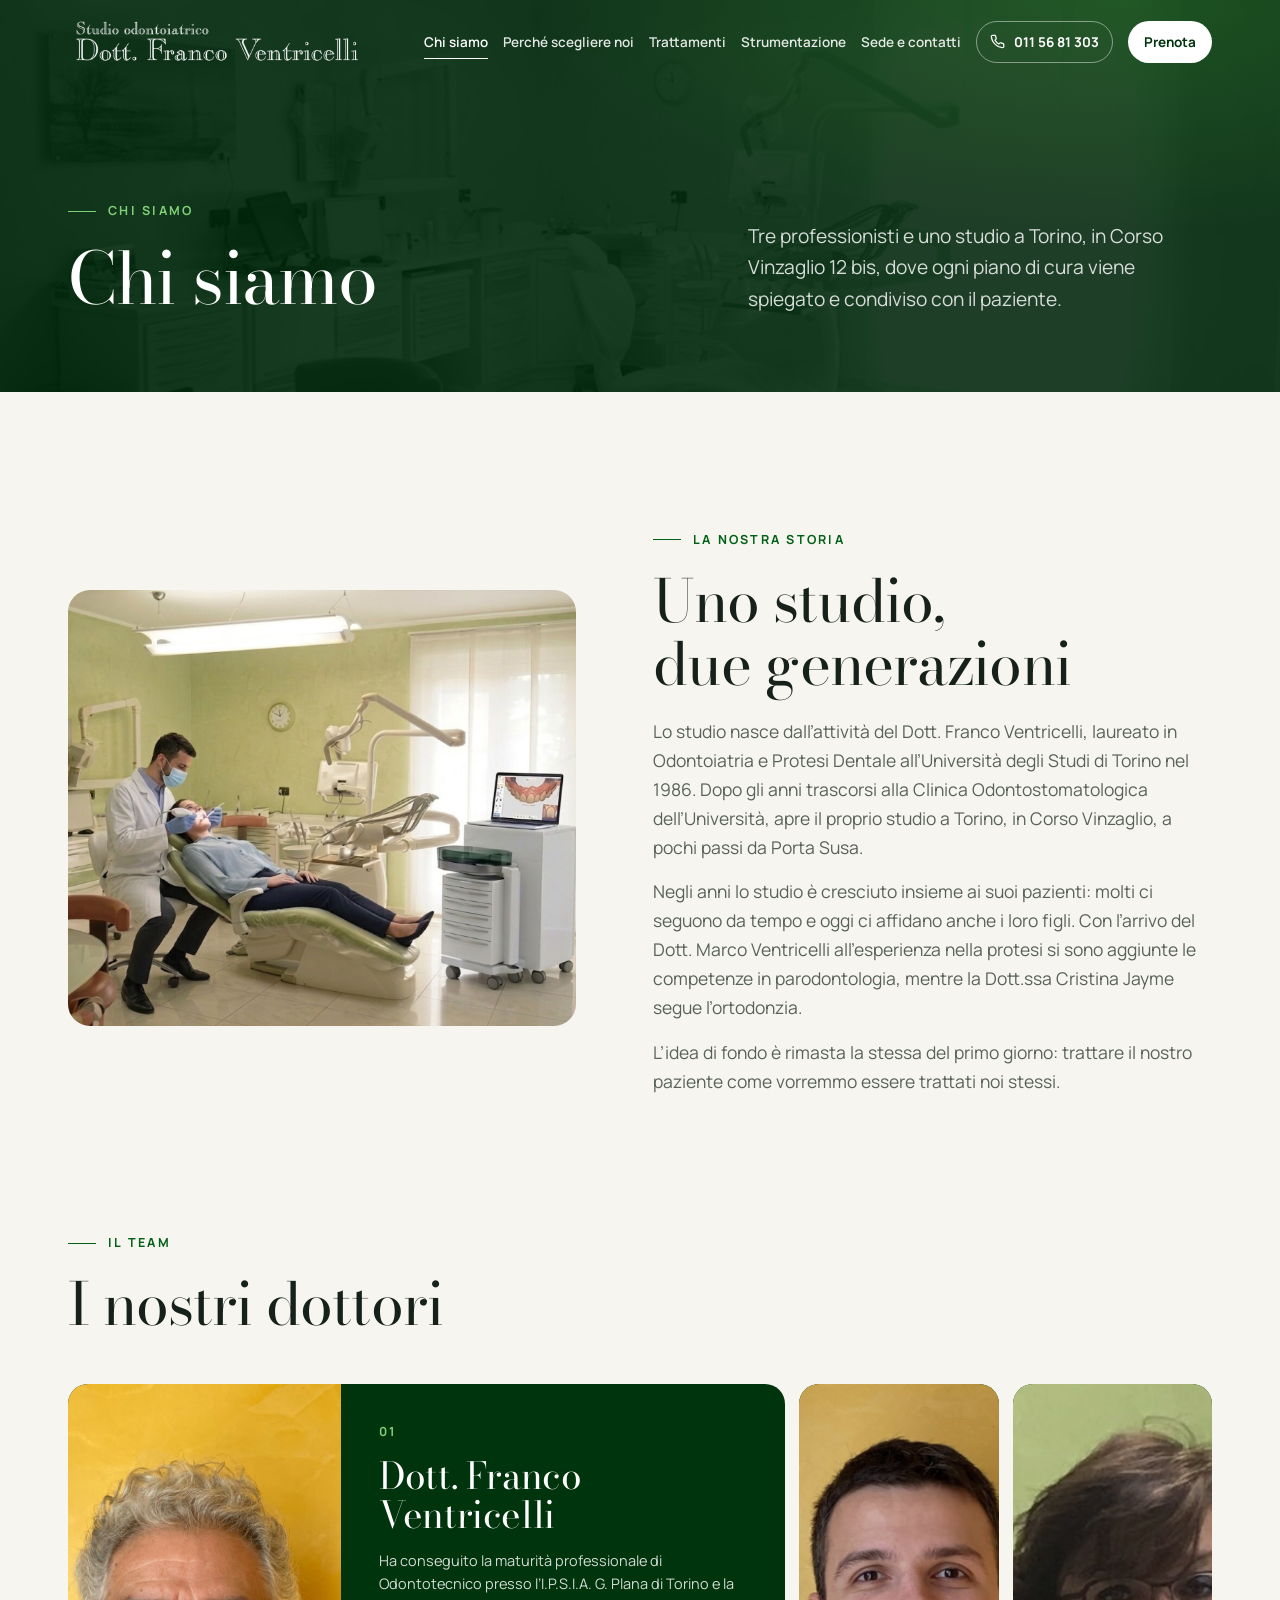
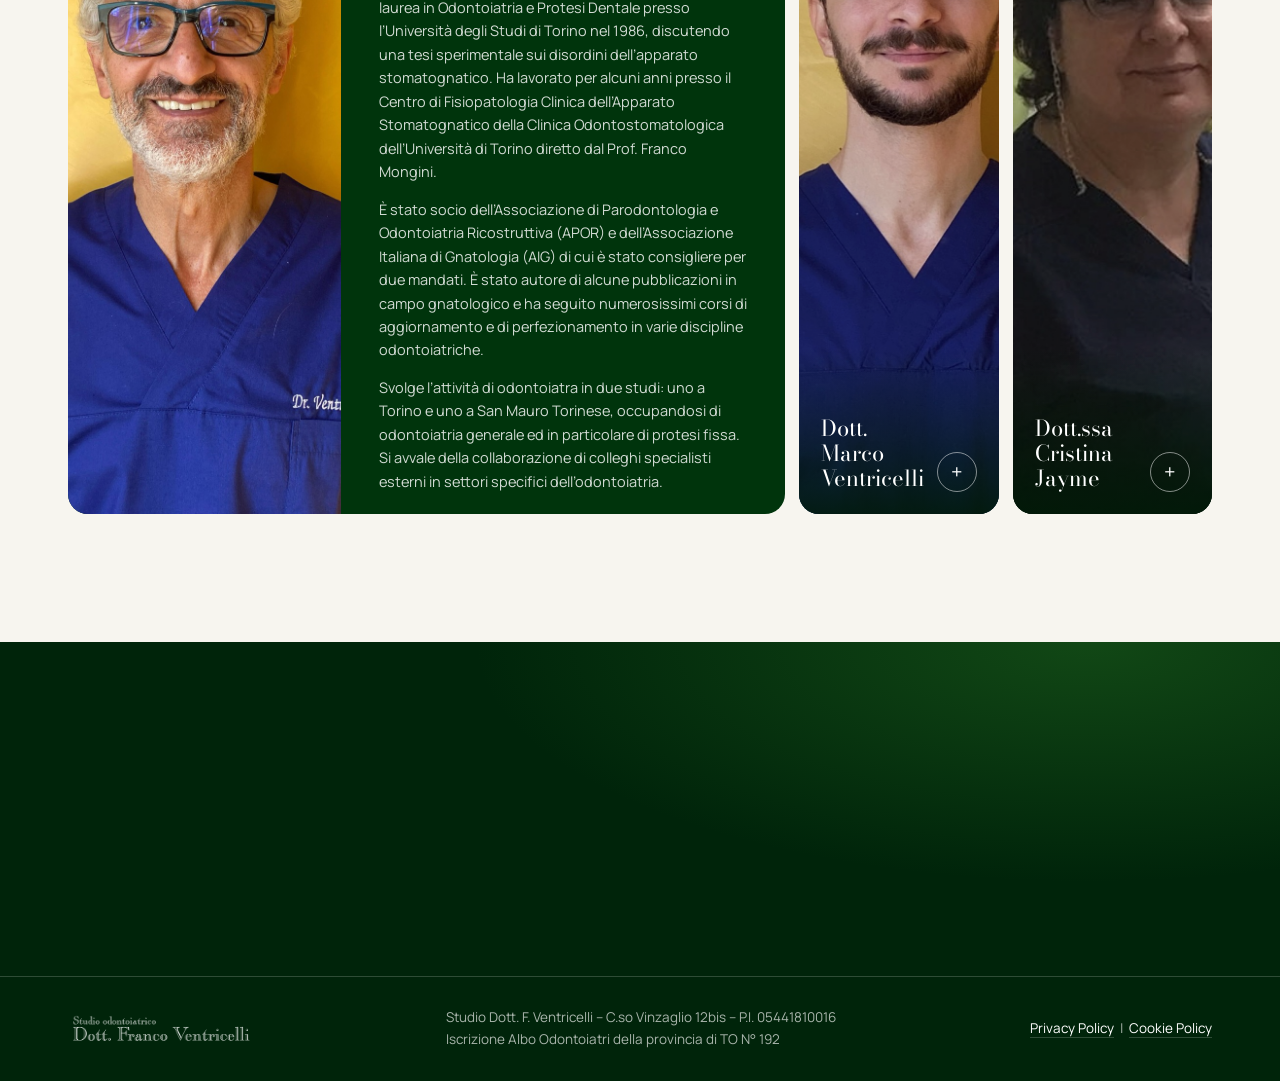
==== chi-siamo.html @ 81e33e57 "Sito a più pagine: home, chi siamo, perché scegliere noi, trattamenti, strumentazione, contatti Co-A" ====
<!doctype html>
<html lang="it">
<head>
<meta charset="utf-8">
<meta name="viewport" content="width=device-width, initial-scale=1">
<title>Chi siamo: i dottori Ventricelli | Studio odontoiatrico a Torino</title>
<meta name="description" content="Il Dott. Franco Ventricelli, il Dott. Marco Ventricelli e la Dott.ssa Cristina Jayme: formazione, competenze e storia dello studio odontoiatrico di Corso Vinzaglio a Torino.">
<!-- ANTEPRIMA: togliere la riga "robots" quando il sito va in produzione -->
<meta name="robots" content="noindex, nofollow">
<link rel="canonical" href="https://studioventricelli.it/chi-siamo.html">
<meta property="og:type" content="website">
<meta property="og:locale" content="it_IT">
<meta property="og:title" content="Chi siamo: i dottori Ventricelli | Studio odontoiatrico a Torino">
<meta property="og:description" content="Il Dott. Franco Ventricelli, il Dott. Marco Ventricelli e la Dott.ssa Cristina Jayme: formazione, competenze e storia dello studio odontoiatrico di Corso Vinzaglio a Torino.">
<meta name="theme-color" content="#00240a">
<link rel="preconnect" href="https://fonts.googleapis.com">
<link rel="preconnect" href="https://fonts.gstatic.com" crossorigin>
<link href="https://fonts.googleapis.com/css2?family=Bodoni+Moda:opsz,wght@6..96,400..600&family=Manrope:wght@400;500;600;700&display=swap" rel="stylesheet">
<link rel="stylesheet" href="style.css?v=4">
</head>
<body>

<div class="progress" id="progress"></div>
<header class="header" id="header">
  <div class="wrap">
    <a class="logo" href="index.html" aria-label="Studio odontoiatrico Dott. Franco Ventricelli – Home"><img src="img/logo.png" alt="Studio odontoiatrico Dott. Franco Ventricelli" width="900" height="146"></a>
    <nav class="nav" id="nav" aria-label="Navigazione principale">
      <a class="link" href="chi-siamo.html" aria-current="page">Chi siamo</a>
      <a class="link" href="perche-scegliere-noi.html">Perché scegliere noi</a>
      <a class="link" href="trattamenti.html">Trattamenti</a>
      <a class="link" href="strumentazione.html">Strumentazione</a>
      <a class="link" href="contatti.html">Sede e contatti</a>
      <a class="call" href="tel:+390115681303"><svg viewBox="0 0 24 24" fill="none" stroke="currentColor" stroke-width="2" stroke-linecap="round" stroke-linejoin="round"><path d="M22 16.92v3a2 2 0 0 1-2.18 2 19.79 19.79 0 0 1-8.63-3.07 19.5 19.5 0 0 1-6-6 19.79 19.79 0 0 1-3.07-8.67A2 2 0 0 1 4.11 2h3a2 2 0 0 1 2 1.72 12.84 12.84 0 0 0 .7 2.81 2 2 0 0 1-.45 2.11L8.09 9.91a16 16 0 0 0 6 6l1.27-1.27a2 2 0 0 1 2.11-.45 12.84 12.84 0 0 0 2.81.7A2 2 0 0 1 22 16.92z"/></svg>011 56 81 303</a>
      <a class="book" href="contatti.html#prenota">Prenota</a>
    </nav>
    <button class="burger" id="burger" aria-label="Apri il menu" aria-expanded="false" aria-controls="nav"><span></span><span></span></button>
  </div>
</header>

<main id="top">

<section class="page-hero">
  <div class="wrap">
    <div><span class="eyebrow">Chi siamo</span><h1>Chi siamo</h1></div>
    <p class="lead">Tre professionisti e uno studio a Torino, in Corso Vinzaglio 12 bis, dove ogni piano di cura viene spiegato e condiviso con il paziente.</p>
  </div>
</section>

<section class="pad">
  <div class="wrap story">
    <figure class="reveal"><img src="img/str-scanner.jpg" alt="Una sala dello studio di Corso Vinzaglio durante una seduta" loading="lazy"></figure>
    <div>
      <span class="eyebrow reveal">La nostra storia</span>
      <h2 class="h2 reveal">Uno studio, due generazioni</h2>
      <!-- BOZZA: storia dello studio scritta in attesa del testo del cliente. Da sostituire. -->
      <div class="reveal">
        <p>Lo studio nasce dall’attività del Dott. Franco Ventricelli, laureato in Odontoiatria e Protesi Dentale all’Università degli Studi di Torino nel 1986. Dopo gli anni trascorsi alla Clinica Odontostomatologica dell’Università, apre il proprio studio a Torino, in Corso Vinzaglio, a pochi passi da Porta Susa.</p>
        <p>Negli anni lo studio è cresciuto insieme ai suoi pazienti: molti ci seguono da tempo e oggi ci affidano anche i loro figli. Con l’arrivo del Dott. Marco Ventricelli all’esperienza nella protesi si sono aggiunte le competenze in parodontologia, mentre la Dott.ssa Cristina Jayme segue l’ortodonzia.</p>
        <p>L’idea di fondo è rimasta la stessa del primo giorno: trattare il nostro paziente come vorremmo essere trattati noi stessi.</p>
      </div>
    </div>
  </div>
</section>

<section class="pad" id="dottori" style="padding-top:0">
  <div class="wrap">
    <div class="sec-head"><span class="eyebrow reveal">Il team</span><h2 class="h2 reveal">I nostri dottori</h2></div>
    <div class="team reveal" id="team">
      <article class="doc on" tabindex="0">
        <div class="ph"><img src="img/dott-franco.jpg" alt="Dott. Franco Ventricelli" style="--pos:50% 18%"></div>
        <div class="tag"><b>Dott. Franco Ventricelli</b><i>+</i></div>
        <div class="bio">
          <span class="n">01</span>
          <h3>Dott. Franco Ventricelli</h3>
          <p>Ha conseguito la maturità professionale di Odontotecnico presso l’I.P.S.I.A. G. Plana di Torino e la laurea in Odontoiatria e Protesi Dentale presso l’Università degli Studi di Torino nel 1986, discutendo una tesi sperimentale sui disordini dell’apparato stomatognatico. Ha lavorato per alcuni anni presso il Centro di Fisiopatologia Clinica dell’Apparato Stomatognatico della Clinica Odontostomatologica dell’Università di Torino diretto dal Prof. Franco Mongini.</p>
          <p>È stato socio dell’Associazione di Parodontologia e Odontoiatria Ricostruttiva (APOR) e dell’Associazione Italiana di Gnatologia (AIG) di cui è stato consigliere per due mandati. È stato autore di alcune pubblicazioni in campo gnatologico e ha seguito numerosissimi corsi di aggiornamento e di perfezionamento in varie discipline odontoiatriche.</p>
          <p>Svolge l’attività di odontoiatra in due studi: uno a Torino e uno a San Mauro Torinese, occupandosi di odontoiatria generale ed in particolare di protesi fissa. Si avvale della collaborazione di colleghi specialisti esterni in settori specifici dell’odontoiatria.</p>
        </div>
      </article>
      <article class="doc" tabindex="0">
        <div class="ph"><img src="img/dott-marco.jpg" alt="Dott. Marco Ventricelli" style="--pos:50% 15%"></div>
        <div class="tag"><b>Dott. Marco Ventricelli</b><i>+</i></div>
        <div class="bio">
          <span class="n">02</span>
          <h3>Dott. Marco Ventricelli</h3>
          <p>Laureato in Odontoiatria e Protesi Dentaria presso l’Università degli Studi di Torino con Lode, discutendo una tesi sperimentale sulle patologie peri-implantari, pubblicato sul Journal of Periodontal Research. Ha frequentato il reparto di Parodontologia diretto dal Prof. Mario Aimetti per 3 anni.</p>
          <p>Socio della Società Italiana di Parodontologia e Implantologia da 4 anni ha frequentato numerosi congressi e corsi per approfondire e perfezionare l’inquadramento e il trattamento del paziente parodontale.</p>
        </div>
      </article>
      <article class="doc" tabindex="0">
        <div class="ph"><img src="img/dott-jayme.jpg" alt="Dott.ssa Cristina Jayme" style="--pos:40% 20%"></div>
        <div class="tag"><b>Dott.ssa Cristina Jayme</b><i>+</i></div>
        <div class="bio">
          <span class="n">03</span>
          <h3>Dott.ssa Cristina Jayme</h3>
          <p>Laureata in Odontoiatria e Protesi Dentale all’Università nel 1987. Dal 1990 è esclusivista in Ortodonzia e presta consulenza ortodontica presso diversi studi in Torino e provincia.</p>
          <p>Ha conseguito diplomi in ortodonzia funzionale, ortodonzia fissa straight wire, ortodonzia con allineatori invisibili. Membro dal 1988 della SIDO (Società Italiana di Ortodonzia) e del SUSO (Sindacato Unitario Specialità Ortognatodonzia).</p>
        </div>
      </article>
    </div>
  </div>
</section>

<section class="book-band">
  <div class="wrap">
    <div class="reveal"><h2>Prenota una visita</h2><p>Si riceve su appuntamento. Durante la settimana gestiamo le urgenze entro 24 ore.</p></div>
    <div class="btns reveal" style="--d:.1s">
      <a class="btn btn-light" href="contatti.html#prenota">Richiedi un appuntamento <svg viewBox="0 0 24 24" fill="none" stroke="currentColor" stroke-width="2" stroke-linecap="round" stroke-linejoin="round"><path d="M5 12h14M13 6l6 6-6 6"/></svg></a>
      <a class="btn btn-ghost" href="tel:+390115681303"><svg viewBox="0 0 24 24" fill="none" stroke="currentColor" stroke-width="2" stroke-linecap="round" stroke-linejoin="round"><path d="M22 16.92v3a2 2 0 0 1-2.18 2 19.79 19.79 0 0 1-8.63-3.07 19.5 19.5 0 0 1-6-6 19.79 19.79 0 0 1-3.07-8.67A2 2 0 0 1 4.11 2h3a2 2 0 0 1 2 1.72 12.84 12.84 0 0 0 .7 2.81 2 2 0 0 1-.45 2.11L8.09 9.91a16 16 0 0 0 6 6l1.27-1.27a2 2 0 0 1 2.11-.45 12.84 12.84 0 0 0 2.81.7A2 2 0 0 1 22 16.92z"/></svg> Chiama 011 56 81 303</a>
    </div>
  </div>
</section>

</main>

<footer class="footer">
  <div class="wrap">
    <img src="img/logo.png" alt="Studio odontoiatrico Dott. Franco Ventricelli" width="900" height="146">
    <p>Studio Dott. F. Ventricelli – C.so Vinzaglio 12bis – P.I. 05441810016<br>Iscrizione Albo Odontoiatri della provincia di TO N° 192</p>
    <p><a href="https://www.iubenda.com/privacy-policy/27138516" target="_blank" rel="noopener">Privacy Policy</a> &nbsp;|&nbsp; <a href="https://www.iubenda.com/privacy-policy/27138516/cookie-policy" target="_blank" rel="noopener">Cookie Policy</a></p>
  </div>
</footer>

<a class="fab" id="fab" href="tel:+390115681303"><svg viewBox="0 0 24 24" fill="none" stroke="currentColor" stroke-width="2" stroke-linecap="round" stroke-linejoin="round"><path d="M22 16.92v3a2 2 0 0 1-2.18 2 19.79 19.79 0 0 1-8.63-3.07 19.5 19.5 0 0 1-6-6 19.79 19.79 0 0 1-3.07-8.67A2 2 0 0 1 4.11 2h3a2 2 0 0 1 2 1.72 12.84 12.84 0 0 0 .7 2.81 2 2 0 0 1-.45 2.11L8.09 9.91a16 16 0 0 0 6 6l1.27-1.27a2 2 0 0 1 2.11-.45 12.84 12.84 0 0 0 2.81.7A2 2 0 0 1 22 16.92z"/></svg>011 56 81 303</a>

<script src="main.js?v=4"></script>
</body>
</html>
---- style.css ----
:root{
  --green:#006016;
  --green-deep:#00340c;
  --green-night:#00240a;
  --leaf:#36932d;
  --leaf-bright:#7fd077;
  --mint:#e7efe3;
  --paper:#f7f5ef;
  --white:#fff;
  --ink:#15211a;
  --muted:#586259;
  --line:rgba(21,33,26,.13);
  --line-light:rgba(255,255,255,.18);
  --serif:"Bodoni Moda",Georgia,"Times New Roman",serif;
  --sans:"Manrope",system-ui,-apple-system,"Segoe UI",sans-serif;
  --wrap:1240px;
  --gut:clamp(20px,4vw,48px);
  --ease:cubic-bezier(.2,.7,.2,1);
}
*,*::before,*::after{box-sizing:border-box}
html{scroll-behavior:smooth;scroll-padding-top:84px;-webkit-text-size-adjust:100%}
body{margin:0;background:var(--paper);color:var(--ink);font-family:var(--sans);font-size:17px;line-height:1.65;overflow-x:hidden;font-variation-settings:"opsz" 26}
.hero h1,.quote,.contact h2{font-variation-settings:"opsz" 54}
img{display:block;max-width:100%}
a{color:inherit;text-decoration:none}
button{font:inherit;color:inherit;background:none;border:0;padding:0;cursor:pointer}
h1,h2,h3,h4,p,ul,ol,blockquote,figure{margin:0;padding:0}
ul,ol{list-style:none}
:focus-visible{outline:2px solid var(--leaf);outline-offset:3px;border-radius:4px}
.wrap{width:100%;max-width:var(--wrap);margin-inline:auto;padding-inline:var(--gut)}
.serif{font-family:var(--serif)}
.eyebrow{display:inline-flex;align-items:center;gap:12px;font-size:12.5px;font-weight:700;letter-spacing:.18em;text-transform:uppercase;color:var(--green)}
.eyebrow::before{content:"";width:28px;height:1px;background:currentColor}
.on-dark .eyebrow{color:var(--leaf-bright)}
.h2{font-family:var(--serif);font-weight:400;font-size:clamp(34px,4.6vw,60px);line-height:1.06;letter-spacing:-.015em;text-wrap:balance}
.h2 em{font-style:italic;color:var(--green)}
.on-dark .h2 em{color:var(--leaf-bright)}
section{position:relative}
.pad{padding-block:clamp(72px,10vw,140px)}

/* reveal */
.reveal{opacity:0;transform:translateY(26px);transition:opacity .9s var(--ease),transform .9s var(--ease);transition-delay:var(--d,0s)}
.reveal.in{opacity:1;transform:none}

/* buttons */
.btn{display:inline-flex;align-items:center;gap:12px;padding:15px 26px;border-radius:999px;font-weight:600;font-size:15px;letter-spacing:.01em;transition:background .3s,color .3s,border-color .3s,transform .3s var(--ease)}
.btn svg{width:16px;height:16px;transition:transform .35s var(--ease)}
.btn:hover svg{transform:translateX(4px)}
.btn-solid{background:var(--green);color:#fff}
.btn-solid:hover{background:var(--green-deep)}
.btn-light{background:#fff;color:var(--green-deep)}
.btn-light:hover{background:var(--mint)}
.btn-ghost{border:1px solid var(--line-light);color:#fff}
.btn-ghost:hover{background:rgba(255,255,255,.1);border-color:rgba(255,255,255,.4)}
.btn-line{border:1px solid var(--line);color:var(--ink)}
.btn-line:hover{border-color:var(--green);color:var(--green)}

/* ───────── header ───────── */
.progress{position:fixed;inset:0 0 auto 0;height:3px;z-index:60;background:var(--leaf);transform-origin:0 50%;transform:scaleX(0)}
.header{position:fixed;inset:0 0 auto 0;z-index:50;transition:background .4s,box-shadow .4s,color .4s;color:#fff}
.header .wrap{display:flex;align-items:center;justify-content:space-between;gap:24px;height:84px;transition:height .4s var(--ease)}
.logo img{height:52px;width:auto;filter:brightness(0) invert(1);transition:filter .4s,height .4s var(--ease)}
.header.solid{background:rgba(247,245,239,.9);backdrop-filter:blur(14px) saturate(1.3);-webkit-backdrop-filter:blur(14px) saturate(1.3);box-shadow:0 1px 0 var(--line);color:var(--ink)}
.header.solid .wrap{height:68px}
.header.solid .logo img{filter:none;height:44px}
.nav{display:flex;align-items:center;gap:clamp(14px,2vw,30px)}
.nav a{white-space:nowrap}
.logo{flex:none}
.nav a.link{position:relative;font-size:14.5px;font-weight:600;padding:8px 0;opacity:.88;transition:opacity .2s,color .2s}
.nav a.link::after{content:"";position:absolute;left:0;right:0;bottom:2px;height:1.5px;background:currentColor;transform:scaleX(0);transform-origin:0 50%;transition:transform .4s var(--ease)}
.nav a.link:hover,.nav a.link.active{opacity:1}
.nav a.link.active::after,.nav a.link:hover::after{transform:scaleX(1)}
.header.solid .nav a.link.active{color:var(--green)}
.nav .call{display:inline-flex;align-items:center;gap:9px;padding:10px 18px;border-radius:999px;font-size:14.5px;font-weight:700;border:1px solid rgba(255,255,255,.45);transition:all .3s}
.nav .call svg{width:15px;height:15px}
.nav .call:hover{background:#fff;color:var(--green-deep)}
.header.solid .nav .call{background:var(--green);border-color:var(--green);color:#fff}
.header.solid .nav .call:hover{background:var(--green-deep)}
.burger{display:none;width:44px;height:44px;border-radius:50%;position:relative}
.burger span{position:absolute;left:11px;right:11px;height:1.5px;background:currentColor;transition:transform .4s var(--ease),top .4s var(--ease)}
.burger span:nth-child(1){top:17px}.burger span:nth-child(2){top:26px}
.menu-open .burger span:nth-child(1){top:21.5px;transform:rotate(45deg)}
.menu-open .burger span:nth-child(2){top:21.5px;transform:rotate(-45deg)}

/* ───────── hero ───────── */
.hero{min-height:min(100svh,960px);background:var(--green-night);color:#fff;overflow:hidden;display:flex;flex-direction:column}
.hero::before{content:"";position:absolute;inset:0;background:url(img/studio-sala.jpg) center/cover;opacity:.13;mix-blend-mode:luminosity}
.hero::after{content:"";position:absolute;inset:0;background:radial-gradient(70% 80% at 85% 20%,rgba(54,147,45,.3),transparent 65%),linear-gradient(0deg,var(--green-night) 0%,transparent 40%)}
.hero>*{position:relative;z-index:1}
.hero-main{flex:1 0 auto;display:grid;grid-template-columns:minmax(0,1.08fr) minmax(0,.92fr);gap:clamp(32px,5vw,84px);align-items:center;padding-top:116px;padding-bottom:44px}
.hero .kicker{font-size:13px;font-weight:700;letter-spacing:.2em;text-transform:uppercase;color:var(--leaf-bright);display:flex;align-items:center;gap:12px;margin-bottom:22px}
.hero .kicker::before{content:"";width:32px;height:1px;background:currentColor;flex:none}
.hero h1{font-family:var(--serif);font-weight:400;font-size:clamp(44px,5.7vw,86px);line-height:1.02;letter-spacing:-.02em}
.hero h1 em{font-style:italic;color:var(--leaf-bright);display:block}
.hero .sub{margin-top:24px;font-size:clamp(17px,1.5vw,20px);opacity:.9;max-width:36ch}
.hero .cta{margin-top:34px;display:flex;flex-wrap:wrap;gap:12px}
.hero-photo{position:relative;border-radius:24px;overflow:hidden;aspect-ratio:4/4.5;max-height:min(66svh,640px);width:100%;justify-self:end;box-shadow:0 40px 80px -30px rgba(0,0,0,.65);background:var(--green-deep)}
.hero-photo img{width:100%;height:100%;object-fit:cover;object-position:50% 22%;transition:transform 1.6s var(--ease)}
.hero-photo:hover img{transform:scale(1.03)}
.hero-photo figcaption{position:absolute;left:0;right:0;bottom:0;padding:80px 24px 20px;background:linear-gradient(0deg,rgba(0,26,7,.88),rgba(0,26,7,0))}
.hero-photo figcaption b{display:block;font-family:var(--serif);font-weight:400;font-size:clamp(19px,1.8vw,24px);line-height:1.15}
.hero-photo figcaption span{display:block;margin-top:4px;font-size:13.5px;color:var(--leaf-bright);font-weight:600}
.trust{border-top:1px solid var(--line-light)}
.trust .wrap{display:grid;grid-template-columns:repeat(3,minmax(0,1fr));gap:clamp(18px,3vw,48px);padding-block:26px}
.trust .wrap>div{padding-left:18px;border-left:2px solid var(--leaf)}
.trust b{display:block;font-family:var(--serif);font-weight:400;font-size:clamp(21px,2vw,27px);line-height:1.15}
.trust span{display:block;text-wrap:balance;margin-top:4px;font-size:14px;color:rgba(255,255,255,.72);line-height:1.45}


/* ───────── filosofia ───────── */
.filo-grid{display:grid;grid-template-columns:minmax(0,1.5fr) minmax(0,1fr);gap:clamp(40px,7vw,110px);align-items:end}
.quote{font-family:var(--serif);font-weight:400;font-size:clamp(34px,5.4vw,78px);line-height:1.08;letter-spacing:-.02em;margin-top:28px}
.quote .w{opacity:.14;transition:opacity .35s ease}
.quote .w.lit{opacity:1}
.quote .w.key{font-style:italic;color:var(--green)}
.filo-text p{color:var(--muted);font-size:18px}
.filo-text p+p{margin-top:18px}
.filo-text .btn{margin-top:30px}
.prev{margin-top:clamp(56px,8vw,110px);display:grid;grid-template-columns:minmax(0,1.15fr) minmax(0,1fr);background:var(--white);border-radius:22px;overflow:hidden;box-shadow:0 30px 70px -40px rgba(0,52,12,.35)}
.prev figure{overflow:hidden;min-height:340px}
.prev img{width:100%;height:112%;object-fit:cover;will-change:transform}
.prev .body{padding:clamp(30px,5vw,68px);display:flex;flex-direction:column;justify-content:center;gap:18px}
.prev h3{font-family:var(--serif);font-weight:400;font-size:clamp(30px,3.4vw,46px);line-height:1.08;letter-spacing:-.01em}
.prev p{color:var(--muted);font-size:18px;max-width:38ch}

/* ───────── marquee ───────── */
.marquee{overflow:hidden;border-block:1px solid var(--line);padding-block:26px;background:var(--paper)}
.marquee .track{display:flex;width:max-content;animation:slide 48s linear infinite}
.marquee:hover .track{animation-play-state:paused}
.marquee span{font-family:var(--serif);font-size:clamp(24px,3vw,40px);font-weight:400;font-style:italic;white-space:nowrap;padding-inline:26px;display:inline-flex;align-items:center;gap:52px;color:var(--green-deep)}
.marquee span::after{content:"";width:9px;height:9px;border-radius:50%;background:var(--leaf)}
@keyframes slide{to{transform:translateX(-50%)}}

/* ───────── chi siamo ───────── */
.head{display:flex;align-items:end;justify-content:space-between;gap:32px;flex-wrap:wrap;margin-bottom:clamp(36px,5vw,64px)}
.head .h2{margin-top:20px;max-width:18ch}
.head .lead{color:var(--muted);max-width:40ch;font-size:17px}
.on-dark .head .lead{color:rgba(255,255,255,.72)}
.team{display:flex;gap:14px;height:730px}
.doc{position:relative;flex:1 1 0;min-width:0;border-radius:20px;overflow:hidden;background:var(--green-deep);color:#fff;cursor:pointer;transition:flex-grow .8s var(--ease)}
.doc.on{flex-grow:3.6;cursor:default}
.doc .ph{position:absolute;inset:0 auto 0 0;width:100%;transition:width .8s var(--ease)}
.doc.on .ph{width:38%}
.doc .ph img{width:100%;height:100%;object-fit:cover;object-position:var(--pos,50% 20%);transition:transform 1.2s var(--ease),filter .6s}
.doc:not(.on) .ph img{filter:saturate(.85) brightness(.88)}
.doc:not(.on):hover .ph img{transform:scale(1.04);filter:none}
.doc .tag{position:absolute;left:0;right:0;bottom:0;padding:70px 22px 22px;background:linear-gradient(0deg,rgba(0,26,7,.88),rgba(0,26,7,0));display:flex;align-items:end;justify-content:space-between;gap:12px;transition:opacity .4s}
.doc .tag b{font-family:var(--serif);font-weight:400;font-size:22px;line-height:1.15}
.doc .tag i{flex:none;width:40px;height:40px;border-radius:50%;border:1px solid rgba(255,255,255,.5);display:grid;place-items:center;font-style:normal;font-size:20px;line-height:1;transition:background .3s,color .3s}
.doc:hover .tag i{background:#fff;color:var(--green-deep)}
.doc.on .tag{opacity:0;pointer-events:none}
.doc .bio{position:absolute;inset:0 0 0 38%;padding:clamp(26px,3vw,46px);display:flex;flex-direction:column;gap:14px;opacity:0;transform:translateX(24px);pointer-events:none;transition:opacity .4s,transform .6s var(--ease);overflow:auto}
.doc.on .bio{opacity:1;transform:none;pointer-events:auto;transition-delay:.35s}
.doc .bio>:first-child{margin-top:auto}.doc .bio>:last-child{margin-bottom:auto}
.doc .bio .n{font-size:12.5px;font-weight:700;letter-spacing:.18em;color:var(--leaf-bright)}
.doc .bio h3{font-family:var(--serif);font-weight:400;font-size:clamp(28px,2.9vw,42px);line-height:1.05;letter-spacing:-.01em}
.doc .bio p{font-size:14.5px;line-height:1.62;color:rgba(255,255,255,.82)}

/* ───────── perché scegliere noi ───────── */
.why{background:var(--mint)}
.why-grid{display:grid;grid-template-columns:minmax(0,1fr) minmax(0,1.05fr);gap:clamp(32px,6vw,90px);align-items:start}
.why-vis{position:sticky;top:104px;aspect-ratio:4/4.6;border-radius:22px;overflow:hidden;background:var(--green-deep)}
.why-vis img{position:absolute;inset:0;width:100%;height:100%;object-fit:cover;opacity:0;transform:scale(1.07);transition:opacity .8s ease,transform 1.6s var(--ease)}
.why-vis img.on{opacity:1;transform:none}
.why-vis .count{position:absolute;left:22px;bottom:20px;z-index:2;color:#fff;font-family:var(--serif);font-size:15px;letter-spacing:.06em;padding:8px 16px;border-radius:999px;background:rgba(0,36,10,.55);backdrop-filter:blur(8px);-webkit-backdrop-filter:blur(8px)}
.why-list li{border-top:1px solid var(--line)}
.why-list li:last-child{border-bottom:1px solid var(--line)}
.why-list button{width:100%;text-align:left;display:grid;grid-template-columns:54px 1fr 28px;align-items:baseline;gap:8px;padding:24px 0;transition:color .3s}
.why-list .num{font-family:var(--serif);font-size:15px;color:var(--leaf);letter-spacing:.04em}
.why-list .t{font-family:var(--serif);font-weight:400;font-size:clamp(22px,2.3vw,30px);line-height:1.18;letter-spacing:-.01em;transition:transform .5s var(--ease)}
.why-list .pm{position:relative;width:18px;height:18px;align-self:center;justify-self:end}
.why-list .pm::before,.why-list .pm::after{content:"";position:absolute;left:0;right:0;top:50%;height:1.5px;background:currentColor;transition:transform .5s var(--ease)}
.why-list .pm::after{transform:rotate(90deg)}
.why-list li.on .pm::after{transform:rotate(0)}
.why-list li.on button{color:var(--green)}
.why-list li.on .t{transform:translateX(6px)}
.why-list .panel{display:grid;grid-template-rows:0fr;transition:grid-template-rows .6s var(--ease)}
.why-list li.on .panel{grid-template-rows:1fr}
.why-list .panel>div{overflow:hidden}
.why-list .panel p{padding:0 40px 28px 62px;color:var(--muted);max-width:56ch}
.why-list .panel img{display:none}
.statement{margin-top:clamp(64px,9vw,120px);display:grid;grid-template-columns:auto 1fr;gap:clamp(20px,4vw,56px);align-items:start}
.statement .mark{font-family:var(--serif);font-size:clamp(90px,12vw,170px);line-height:.7;color:var(--leaf);font-style:italic;padding-top:.12em}
.statement p{font-family:var(--serif);font-weight:400;font-size:clamp(24px,3vw,40px);line-height:1.28;letter-spacing:-.01em;max-width:32ch;text-wrap:pretty}
.statement .btn{margin-top:34px}

/* ───────── attività ───────── */
.on-dark{background:var(--green-night);color:#fff}
.act{background:var(--green-night)}
.act-grid{display:grid;grid-template-columns:repeat(3,minmax(0,1fr));gap:14px}
.card{position:relative;aspect-ratio:4/3.5;border-radius:18px;overflow:hidden;text-align:left;display:block;width:100%;background:var(--green-deep);isolation:isolate}
.card img{position:absolute;inset:0;width:100%;height:100%;object-fit:cover;z-index:-2;transition:transform 1.2s var(--ease)}
.card::before{content:"";position:absolute;inset:0;z-index:-1;background:linear-gradient(0deg,rgba(0,26,7,.9) 0%,rgba(0,26,7,.1) 50%,rgba(0,26,7,.1) 72%,rgba(0,26,7,.5) 100%);transition:background .5s}
.card:hover img,.card:focus-visible img{transform:scale(1.07)}
.card .n{position:absolute;top:18px;left:20px;font-family:var(--serif);font-size:15px;letter-spacing:.06em;opacity:.9}
.card .plus{position:absolute;top:14px;right:14px;width:42px;height:42px;border-radius:50%;background:rgba(255,255,255,.14);backdrop-filter:blur(8px);-webkit-backdrop-filter:blur(8px);display:grid;place-items:center;font-size:22px;line-height:1;transition:background .35s,color .35s,transform .6s var(--ease)}
.card:hover .plus,.card:focus-visible .plus{background:#fff;color:var(--green-deep);transform:rotate(90deg)}
.card .b{position:absolute;left:20px;right:20px;bottom:18px}
.card h3{font-family:var(--serif);font-weight:400;font-size:clamp(23px,2.2vw,30px);line-height:1.1}
.card .more{display:block;margin-top:6px;font-size:13.5px;font-weight:600;color:var(--leaf-bright);max-height:0;opacity:0;overflow:hidden;transition:max-height .5s var(--ease),opacity .4s}
.card:hover .more,.card:focus-visible .more{max-height:30px;opacity:1}

dialog.sheet{border:0;padding:0;background:transparent;max-width:none;max-height:none;width:100vw;height:100dvh;color:var(--ink);overflow:hidden}
dialog.sheet::backdrop{background:rgba(0,26,7,.72);backdrop-filter:blur(6px);-webkit-backdrop-filter:blur(6px)}
.sheet .box{position:absolute;inset:0;margin:auto;width:min(1080px,calc(100vw - 32px));height:min(640px,calc(100dvh - 32px));background:var(--paper);border-radius:24px;overflow:hidden;display:grid;grid-template-columns:1.05fr 1fr;animation:pop .55s var(--ease)}
@keyframes pop{from{opacity:0;transform:translateY(30px) scale(.98)}}
.sheet .pic{position:relative;overflow:hidden;background:var(--green-deep)}
.sheet .pic img{position:absolute;inset:0;width:100%;height:100%;object-fit:cover}
.sheet .txt{padding:clamp(28px,4vw,56px);display:flex;flex-direction:column;overflow:auto}
.sheet .cnt{font-family:var(--serif);font-size:15px;color:var(--leaf);letter-spacing:.06em}
.sheet h3{font-family:var(--serif);font-weight:400;font-size:clamp(32px,3.6vw,48px);line-height:1.05;letter-spacing:-.015em;margin:14px 0 20px}
.sheet p{color:var(--muted);font-size:16.5px}
.sheet p+p{margin-top:14px}
.sheet .swap{animation:swap .5s var(--ease)}
@keyframes swap{from{opacity:0;transform:translateY(14px)}}
.sheet .ctl{margin-top:auto;padding-top:28px;display:flex;align-items:center;justify-content:space-between;gap:12px}
.rbtn{width:48px;height:48px;border-radius:50%;border:1px solid var(--line);display:grid;place-items:center;transition:all .3s}
.rbtn svg{width:18px;height:18px}
.rbtn:hover{background:var(--green);border-color:var(--green);color:#fff}
.rbtn[disabled]{opacity:.3;pointer-events:none}
.sheet .x{position:absolute;top:16px;right:16px;z-index:3;background:var(--paper);border-color:transparent}
.on-dark .rbtn{border-color:var(--line-light)}
.on-dark .rbtn:hover{background:#fff;border-color:#fff;color:var(--green-deep)}

/* ───────── strumentazione ───────── */
.rail-wrap{position:relative}
.rail{display:flex;gap:18px;overflow-x:auto;scroll-snap-type:x mandatory;padding:6px var(--edge) 26px;scroll-padding-inline:var(--edge);scrollbar-width:none;cursor:grab;--edge:max(var(--gut),calc((100vw - var(--wrap))/2 + var(--gut)))}
.rail::-webkit-scrollbar{display:none}
.rail.drag{cursor:grabbing;scroll-snap-type:none;scroll-behavior:auto}
.rail.drag *{pointer-events:none}
.tool{flex:0 0 min(400px,82vw);scroll-snap-align:start;background:#fff;border-radius:20px;overflow:hidden;display:flex;flex-direction:column;transition:transform .5s var(--ease),box-shadow .5s}
.tool:hover{transform:translateY(-6px);box-shadow:0 30px 60px -36px rgba(0,52,12,.45)}
.tool figure{aspect-ratio:4/3;background:#fff;overflow:hidden;border-bottom:1px solid var(--line)}
.tool img{width:100%;height:100%;object-fit:cover;transition:transform 1.2s var(--ease);-webkit-user-drag:none;user-select:none}
.tool img.fit{object-fit:contain;padding:18px}
.tool:hover img{transform:scale(1.04)}
.tool .body{padding:26px 28px 32px}
.tool .n{font-family:var(--serif);font-size:15px;color:var(--leaf);letter-spacing:.06em}
.tool h3{font-family:var(--serif);font-weight:400;font-size:27px;line-height:1.12;margin:8px 0 12px}
.tool p{color:var(--muted);font-size:15.5px;line-height:1.65}
.rail-ctl{display:flex;align-items:center;gap:10px}
.rail-bar{flex:1;height:2px;background:var(--line);margin-right:14px;position:relative;min-width:120px}
.rail-bar i{position:absolute;inset:0;background:var(--green);transform-origin:0 50%;transform:scaleX(.2)}

/* ───────── recensioni + faq ───────── */
.reviews{background:#fff;padding-block:clamp(64px,7vw,104px)}
.rev{display:block}
.rev .side{display:flex;align-items:end;justify-content:space-between;gap:24px 48px;flex-wrap:wrap;margin-bottom:clamp(28px,3.5vw,44px)}
.rev .h2{margin-top:20px}
.rev .side .more{display:flex;align-items:center;gap:22px;flex-wrap:wrap}
.rev .side p{color:var(--muted);font-size:16px;max-width:26ch;line-height:1.45}
.rev .side p strong{color:var(--ink);font-weight:700}
.rev-quotes{display:grid;grid-template-columns:repeat(4,minmax(0,1fr));gap:16px}
.rev-quotes figure{background:var(--paper);border:1px solid var(--line);border-radius:20px;padding:24px;display:flex;flex-direction:column;gap:14px;transition:transform .5s var(--ease),box-shadow .5s,opacity .9s var(--ease)}
.rev-quotes figure:hover{transform:translateY(-4px);box-shadow:0 26px 50px -34px rgba(0,52,12,.45)}
.stars{display:flex;gap:3px;color:var(--leaf)}
.stars svg{width:17px;height:17px}
.rev-quotes blockquote{font-family:var(--serif);font-size:clamp(17px,1.35vw,19px);line-height:1.42}
.rev-quotes figcaption{margin-top:auto;font-size:13.5px;color:var(--muted)}
.rev-quotes figcaption b{color:var(--ink)}
.faq-grid{display:grid;grid-template-columns:minmax(0,.8fr) minmax(0,1.2fr);gap:clamp(32px,6vw,90px);align-items:start}
.faq-grid .side{position:sticky;top:104px}
.faq-grid .side .h2{margin-top:20px}
.faq-grid .side p{color:var(--muted);margin-top:18px;max-width:34ch}
.faq details{border-top:1px solid var(--line)}
.faq details:last-child{border-bottom:1px solid var(--line)}
.faq summary{list-style:none;cursor:pointer;display:grid;grid-template-columns:1fr 28px;gap:16px;align-items:center;padding:24px 0;font-family:var(--serif);font-size:clamp(20px,2.1vw,27px);line-height:1.2;transition:color .3s}
.faq summary::-webkit-details-marker{display:none}
.faq summary:hover,.faq details[open] summary{color:var(--green)}
.faq summary i{position:relative;width:18px;height:18px;justify-self:end}
.faq summary i::before,.faq summary i::after{content:"";position:absolute;left:0;right:0;top:50%;height:1.5px;background:currentColor;transition:transform .5s var(--ease)}
.faq summary i::after{transform:rotate(90deg)}
.faq details[open] summary i::after{transform:rotate(0)}
.faq details>div{padding:0 44px 26px 0;color:var(--muted);max-width:64ch}
.faq details>div a{color:var(--green);font-weight:600}
.faq details[open]>div{animation:swap .5s var(--ease)}

/* ───────── contatti ───────── */
.contact{background:var(--green-night);color:#fff;overflow:hidden}
.contact::before{content:"";position:absolute;inset:0;background:url(img/torino.jpg) center/cover;opacity:.16;mix-blend-mode:luminosity}
.contact::after{content:"";position:absolute;inset:0;background:radial-gradient(90% 70% at 80% 0%,rgba(54,147,45,.28),transparent 60%)}
.contact .wrap{position:relative;z-index:1}
.c-grid{display:grid;grid-template-columns:minmax(0,1.05fr) minmax(0,1fr);gap:clamp(36px,6vw,90px);align-items:start}
.contact h2{font-family:var(--serif);font-weight:400;font-size:clamp(42px,6.4vw,92px);line-height:1.02;letter-spacing:-.02em;margin:22px 0 26px}
.contact h2 em{font-style:italic;color:var(--leaf-bright)}
.contact .lead{font-size:clamp(18px,1.7vw,22px);line-height:1.5;max-width:34ch}
.contact .sm{margin-top:14px;color:rgba(255,255,255,.7);font-size:16px;max-width:44ch}
.c-rows{margin-top:36px;border-top:1px solid var(--line-light)}
.c-rows a,.c-rows div.row{display:grid;grid-template-columns:76px 1fr 24px;gap:12px;align-items:center;padding:18px 0;border-bottom:1px solid var(--line-light);transition:padding .4s var(--ease),color .3s}
.c-rows .k{font-size:12px;font-weight:700;letter-spacing:.16em;text-transform:uppercase;color:var(--leaf-bright)}
.c-rows .v{font-family:var(--serif);font-size:clamp(20px,2.2vw,28px);font-weight:400;overflow-wrap:anywhere}
.c-rows a svg{width:18px;height:18px;opacity:.5;transition:transform .4s var(--ease),opacity .3s}
.c-rows a:hover{padding-left:10px}
.c-rows a:hover svg{opacity:1;transform:translateX(4px)}
/* form appuntamento */
.form{padding:clamp(24px,3vw,38px);background:var(--paper);color:var(--ink);border-radius:22px;box-shadow:0 40px 80px -40px rgba(0,0,0,.6)}
.form h3{font-family:var(--serif);font-weight:400;font-size:clamp(26px,2.6vw,34px);line-height:1.1;letter-spacing:-.01em}
.form .hint{color:var(--muted);font-size:15px;margin:8px 0 22px}
.form .grid{display:grid;grid-template-columns:1fr 1fr;gap:14px}
.form .full{grid-column:1/-1}
.field{display:flex;flex-direction:column;gap:6px;min-width:0}
.field>span,.field legend{font-size:12px;font-weight:700;letter-spacing:.12em;text-transform:uppercase;color:var(--muted);padding:0}
.field input,.field select,.field textarea{font:inherit;font-size:16px;color:var(--ink);background:#fff;border:1px solid var(--line);border-radius:12px;padding:13px 14px;width:100%;transition:border-color .25s,box-shadow .25s;appearance:none;-webkit-appearance:none}
.field textarea{resize:vertical;min-height:104px;line-height:1.5}
.field select{background-image:url("data:image/svg+xml,%3Csvg xmlns='http://www.w3.org/2000/svg' viewBox='0 0 24 24' fill='none' stroke='%23006016' stroke-width='2' stroke-linecap='round' stroke-linejoin='round'%3E%3Cpath d='M6 9l6 6 6-6'/%3E%3C/svg%3E");background-repeat:no-repeat;background-position:right 14px center;background-size:18px;padding-right:44px;cursor:pointer}
.field select:invalid{color:var(--muted)}
.field input:focus,.field select:focus,.field textarea:focus{outline:0;border-color:var(--green);box-shadow:0 0 0 4px rgba(0,96,22,.12)}
fieldset.field{border:0;margin:0;padding:0}
.chips{display:flex;flex-wrap:wrap;gap:8px}
.chips label{position:relative;cursor:pointer}
.chips input{position:absolute;opacity:0;inset:0;width:100%;height:100%;cursor:pointer;padding:0}
.chips span{display:block;padding:10px 16px;border-radius:999px;border:1px solid var(--line);background:#fff;font-size:14.5px;font-weight:600;transition:all .25s}
.chips input:checked+span{background:var(--green);border-color:var(--green);color:#fff}
.chips input:focus-visible+span{box-shadow:0 0 0 4px rgba(0,96,22,.18)}
.consent{display:flex;gap:10px;align-items:flex-start;font-size:13.5px;color:var(--muted);line-height:1.5}
.consent input{flex:none;width:18px;height:18px;margin-top:2px;accent-color:var(--green)}
.consent a{color:var(--green);text-decoration:underline}
.form .btn{justify-content:center;width:100%;padding:16px 26px}
.form .note{font-size:13px;color:var(--muted);text-align:center;margin-top:-2px}
.form .done{display:none;text-align:center;padding:26px 6px}
.form.sent form{display:none}.form.sent .done{display:block}
.form .done .ok{width:64px;height:64px;border-radius:50%;background:var(--mint);color:var(--green);display:grid;place-items:center;margin:0 auto 18px}
.form .done .ok svg{width:28px;height:28px}
.form .done p{color:var(--muted);margin:10px auto 22px;max-width:40ch}
.form .done .btn{width:auto}
/* riga orari / come raggiungerci / mappa */
.c-row2{display:grid;grid-template-columns:repeat(3,minmax(0,1fr));gap:16px;margin-top:clamp(36px,5vw,64px)}
.c-row2 .panel-card{display:flex;flex-direction:column}
.c-row2 .map{flex:1;aspect-ratio:auto;min-height:300px;border-top:0}
.reach{padding:clamp(22px,3vw,34px)}
.reach>b{font-family:var(--serif);font-weight:400;font-size:24px;display:block;margin-bottom:14px}
.reach li{display:grid;grid-template-columns:44px 1fr;gap:14px;align-items:start;padding:16px 0;border-top:1px solid var(--line-light)}
.reach .ic{width:44px;height:44px;border-radius:12px;background:rgba(255,255,255,.1);display:grid;place-items:center;color:var(--leaf-bright)}
.reach .ic svg{width:22px;height:22px}
.reach .k{font-size:12px;font-weight:700;letter-spacing:.16em;text-transform:uppercase;color:var(--leaf-bright);display:block;margin-bottom:4px}
.reach p{font-size:15.5px;line-height:1.5;color:rgba(255,255,255,.88)}
.badges{display:flex;flex-wrap:wrap;gap:6px;margin-top:8px}
.badges span{min-width:38px;text-align:center;font-size:14px;font-weight:700;padding:5px 9px;border-radius:8px;background:#fff;color:var(--green-deep);font-variant-numeric:tabular-nums}
.panel-card{background:rgba(255,255,255,.06);border:1px solid var(--line-light);border-radius:22px;backdrop-filter:blur(12px);-webkit-backdrop-filter:blur(12px);overflow:hidden}
.hours{padding:clamp(22px,3vw,34px)}
.hours .top{display:flex;align-items:center;justify-content:space-between;gap:12px;margin-bottom:14px}
.hours .top b{font-family:var(--serif);font-weight:400;font-size:24px}
.status{display:inline-flex;align-items:center;gap:9px;font-size:13px;font-weight:700;padding:7px 14px;border-radius:999px;background:rgba(255,255,255,.1)}
.status::before{content:"";width:8px;height:8px;border-radius:50%;background:#c9cfc9}
.status.open{background:rgba(127,208,119,.18);color:var(--leaf-bright)}
.status.open::before{background:var(--leaf-bright);box-shadow:0 0 0 0 rgba(127,208,119,.7);animation:pulse 2s infinite}
@keyframes pulse{to{box-shadow:0 0 0 9px rgba(127,208,119,0)}}
.hours li{display:flex;justify-content:space-between;gap:16px;padding:12px 12px;border-top:1px solid var(--line-light);font-size:15.5px;border-radius:0;font-variant-numeric:tabular-nums}
.hours li span:first-child{font-weight:600}
.hours li span:last-child{color:rgba(255,255,255,.8);text-align:right}
.hours li.today{background:rgba(255,255,255,.1);border-radius:10px;border-top-color:transparent}
.hours li.today+li{border-top-color:transparent}
.hours li.today span:last-child{color:#fff}
.map{position:relative;aspect-ratio:16/10;background:var(--green-deep);border-top:1px solid var(--line-light)}
.map img{position:absolute;inset:0;width:100%;height:100%;object-fit:cover;opacity:.75}
.map iframe{position:absolute;inset:0;width:100%;height:100%;border:0}
.map .ov{position:absolute;inset:0;display:flex;flex-direction:column;align-items:flex-start;justify-content:flex-end;gap:12px;padding:22px;background:linear-gradient(0deg,rgba(0,26,7,.85),rgba(0,26,7,.05) 70%)}
.map .ov b{font-family:var(--serif);font-weight:400;font-size:22px;line-height:1.2}
.map .ov .btns{display:flex;gap:8px;flex-wrap:wrap}
.map .ov .btn{padding:11px 18px;font-size:14px}

/* ───────── footer ───────── */
.footer{background:var(--green-night);color:rgba(255,255,255,.66);font-size:13.5px;border-top:1px solid var(--line-light)}
.footer .wrap{display:flex;flex-wrap:wrap;align-items:center;justify-content:space-between;gap:18px 32px;padding-block:30px}
.footer img{height:30px;width:auto;filter:brightness(0) invert(1);opacity:.92}
.footer p{max-width:70ch;line-height:1.6}
.footer a{color:#fff;border-bottom:1px solid var(--line-light);transition:border-color .3s}
.footer a:hover{border-color:#fff}
.fab{display:none}

/* ───────── responsive ───────── */
@media (max-width:1280px){
  .nav{gap:16px}
  .nav a.link{font-size:13.5px}
  .nav .call{font-size:13.5px;padding:9px 14px}
  .logo img{height:42px}
  .header.solid .logo img{height:38px}
}
@media (max-width:1180px){
  .burger{display:block}
  .nav{position:fixed;inset:0;background:var(--green-night);color:#fff;flex-direction:column;align-items:flex-start;justify-content:center;gap:6px;padding:90px var(--gut) 40px;opacity:0;visibility:hidden;transition:opacity .4s,visibility 0s .4s}
  .menu-open .nav{opacity:1;visibility:visible;transition:opacity .4s}
  .nav a.link{font-family:var(--serif);font-weight:400;font-size:clamp(30px,7vw,44px);padding:4px 0;opacity:1;color:#fff!important}
  .nav .call{margin-top:24px;background:#fff!important;color:var(--green-deep)!important;border-color:#fff!important;font-size:16px;padding:14px 24px}
  .menu-open .header,.menu-open .header.solid{color:#fff;background:transparent;box-shadow:none;backdrop-filter:none;-webkit-backdrop-filter:none}
  .menu-open .logo img{filter:brightness(0) invert(1)!important}
  .burger,.logo{position:relative;z-index:2}
}
@media (max-width:1020px){
  .filo-grid,.why-grid,.c-grid,.prev,.c-row2{grid-template-columns:1fr}
  .prev figure{min-height:0;aspect-ratio:16/10}
  .why-vis{display:none}
  .why-list .panel img{display:block;width:100%;aspect-ratio:16/10;object-fit:cover;border-radius:14px;margin:0 0 18px}
  .why-list .panel p{padding:0 0 26px}
  .why-list button{grid-template-columns:44px 1fr 24px}
  .team{flex-direction:column;height:auto}
  .doc,.doc.on{flex:none;cursor:default}
  .doc .ph,.doc.on .ph{position:relative;width:100%;aspect-ratio:4/4.2}
  .doc .tag{display:none}
  .doc .bio{position:static;opacity:1;transform:none;pointer-events:auto}
  .act-grid{grid-template-columns:repeat(2,minmax(0,1fr))}
  .hero{display:block;min-height:0}
  .hero-main{display:block;padding-top:112px}
  .hero-txt{display:block;position:relative}
  .hero .cta{display:block;margin-top:30px}
  .hero .cta .btn{margin:0 10px 12px 0}
  .hero-photo{display:block;clear:both;max-height:none;aspect-ratio:auto;height:auto;margin:28px 0 0}
  .hero-photo img{display:block;width:100%;height:clamp(280px,86vw,560px);aspect-ratio:auto}
  .prev{display:block}
  .prev figure{aspect-ratio:auto;min-height:0;height:clamp(200px,58vw,460px)}
  .rev-quotes{display:flex;overflow-x:auto;scroll-snap-type:x mandatory;scrollbar-width:none;margin-inline:calc(var(--gut)*-1);padding:4px var(--gut) 12px;scroll-padding-inline:var(--gut)}
  .rev-quotes::-webkit-scrollbar{display:none}
  .rev-quotes figure{flex:0 0 min(320px,80vw);scroll-snap-align:start}
  .faq-grid{grid-template-columns:1fr}
  .faq-grid .side{position:static}
  .card .more{max-height:30px;opacity:1}
}
@media (max-width:680px){
  body{font-size:16px}
  .logo img{height:36px}.header.solid .logo img{height:32px}
  .header .wrap{height:68px}.header.solid .wrap{height:60px}
  .act-grid{grid-template-columns:1fr}
  .trust .wrap{grid-template-columns:1fr;gap:16px}
  .card{aspect-ratio:16/11}
  .sheet .box{grid-template-columns:1fr;grid-template-rows:38% 1fr;height:calc(100dvh - 24px);width:calc(100vw - 24px)}
  .news-list a{grid-template-columns:96px minmax(0,1fr);align-items:start}
  .news-list .go{display:none}
  .news-list figure{aspect-ratio:1}
  .news-list p{display:none}
  .statement{grid-template-columns:1fr}
  .statement .mark{line-height:.5;padding-top:.3em}
  .c-rows a,.c-rows div.row{grid-template-columns:1fr 24px}
  .c-rows .k{grid-column:1/-1;margin-bottom:-8px}
  .rail-bar{display:none}
  .form .grid{grid-template-columns:1fr}
  .head .rail-ctl{display:none}
  .fab{display:flex;position:fixed;right:16px;bottom:16px;z-index:40;align-items:center;gap:9px;padding:14px 20px;border-radius:999px;background:var(--green);color:#fff;font-weight:700;font-size:15px;box-shadow:0 14px 30px -10px rgba(0,36,10,.6);transform:translateY(90px);transition:transform .5s var(--ease)}
  .fab.show{transform:none}
  .fab svg{width:16px;height:16px}
  .footer{padding-bottom:70px}
}
@media (prefers-reduced-motion:reduce){
  html{scroll-behavior:auto}
  *,*::before,*::after{animation-duration:.01ms!important;animation-iteration-count:1!important;transition-duration:.01ms!important}
  .reveal{opacity:1;transform:none}
  .quote .w{opacity:1}
  .marquee .track{animation:none}
}

/* ═════════ v4: sito a più pagine ═════════ */
/* due soli caratteri: Bodoni Moda per i titoli, Manrope per i testi. Niente corsivi. */
em,.h2 em,.hero h1 em,.contact h2 em,.contact h1 em,.quote .w.key,.marquee span,.statement .mark{font-style:normal}
.hero h1,.quote,.contact h2,.contact h1{font-variation-settings:"opsz" 26}
.doc .bio .n,.why-list .num,.why-vis .count,.card .n,.sheet .cnt,.tool .n{font-family:var(--sans);font-size:12.5px;font-weight:700;letter-spacing:.14em}
.c-rows .v{font-family:var(--sans);font-weight:600;font-size:clamp(17px,1.6vw,21px)}
.rev-quotes blockquote{font-family:var(--sans);font-size:16px;line-height:1.6}
.contact h1{font-family:var(--serif);font-weight:400;font-size:clamp(42px,6.4vw,92px);line-height:1.02;letter-spacing:-.02em;margin:22px 0 26px}
.contact h1 em{color:var(--leaf-bright)}
.contact.top{padding-top:clamp(140px,15vw,190px)}

/* header: prenota sempre in vista */
.nav{gap:15px}
.nav a.link,.nav .call{font-size:13.5px}
.nav .call{padding:9px 13px}
.logo img{height:48px}
.header.solid .logo img{height:42px}
.nav .book{display:inline-flex;align-items:center;padding:10px 16px;border-radius:999px;font-size:13.5px;font-weight:700;background:#fff;color:var(--green-deep);transition:background .3s,color .3s}
.nav .book:hover{background:var(--mint)}
.header.solid .nav .book{background:var(--green);color:#fff}
.header.solid .nav .book:hover{background:var(--green-deep)}
.header.solid .nav .call{background:transparent;border-color:var(--line);color:var(--ink)}
.header.solid .nav .call:hover{background:transparent;border-color:var(--green);color:var(--green)}
.nav a.link[aria-current]{opacity:1}
.nav a.link[aria-current]::after{transform:scaleX(1)}
.header.solid .nav a.link[aria-current]{color:var(--green)}
.btn-ghost svg{width:15px;height:15px}
.btn-ghost:hover svg{transform:none}

/* intestazione delle pagine interne */
.page-hero{position:relative;background:var(--green-night);color:#fff;overflow:hidden;padding:clamp(136px,15vw,200px) 0 clamp(44px,6vw,84px)}
.page-hero::before{content:"";position:absolute;inset:0;background:url(img/studio-sala.jpg) center/cover;opacity:.12;mix-blend-mode:luminosity}
.page-hero::after{content:"";position:absolute;inset:0;background:radial-gradient(70% 90% at 88% 0%,rgba(54,147,45,.3),transparent 65%)}
.page-hero .wrap{position:relative;z-index:1;display:grid;grid-template-columns:minmax(0,1.3fr) minmax(0,1fr);gap:24px clamp(32px,6vw,90px);align-items:end}
.page-hero .eyebrow{color:var(--leaf-bright)}
.page-hero h1{font-family:var(--serif);font-weight:400;font-size:clamp(40px,5.6vw,82px);line-height:1.03;letter-spacing:-.02em;margin-top:20px;text-wrap:balance}
.page-hero h1.long{font-size:clamp(32px,4vw,56px);line-height:1.1}
.page-hero .lead{font-size:clamp(17px,1.5vw,20px);color:rgba(255,255,255,.82);max-width:44ch}
.page-hero + .act{padding-top:clamp(8px,2vw,24px)}

/* storia dello studio */
.story{display:grid;grid-template-columns:minmax(0,1fr) minmax(0,1.1fr);gap:clamp(32px,6vw,90px);align-items:center}
.story figure{border-radius:22px;overflow:hidden;background:var(--mint)}
.story figure img{width:100%;height:clamp(260px,34vw,480px);object-fit:cover}
.story .h2{margin:20px 0 22px}
.story p{color:var(--muted);font-size:17.5px}
.story p+p{margin-top:16px}
.sec-head{margin-bottom:clamp(28px,4vw,48px)}
.sec-head .h2{margin-top:20px}

/* strumentazione in griglia */
.tools{display:grid;grid-template-columns:repeat(3,minmax(0,1fr));gap:18px}
.tools .tool{flex:none}

/* home: collegamenti alle pagine */
.go{display:grid;grid-template-columns:repeat(4,minmax(0,1fr));gap:14px;margin-top:clamp(56px,8vw,100px)}
.go a{display:flex;flex-direction:column;gap:10px;padding:26px;border-radius:20px;background:#fff;border:1px solid var(--line);transition:transform .5s var(--ease),box-shadow .5s,border-color .3s,opacity .9s var(--ease)}
.go a:hover{transform:translateY(-5px);box-shadow:0 28px 54px -36px rgba(0,52,12,.5);border-color:var(--green)}
.go b{font-family:var(--serif);font-weight:400;font-size:clamp(21px,1.9vw,26px);line-height:1.15}
.go span{color:var(--muted);font-size:15px;line-height:1.5}
.go i{margin-top:auto;padding-top:14px;display:flex;align-items:center;gap:8px;font-style:normal;font-size:13.5px;font-weight:700;color:var(--green)}
.go i svg{width:15px;height:15px;transition:transform .4s var(--ease)}
.go a:hover i svg{transform:translateX(4px)}
.row-cta{display:flex;flex-wrap:wrap;align-items:center;gap:14px 22px;margin-top:8px}
.tlink{display:inline-flex;align-items:center;gap:8px;font-weight:700;font-size:15px;color:var(--green);border-bottom:1px solid currentColor;padding-bottom:3px}
.tlink svg{width:15px;height:15px;transition:transform .4s var(--ease)}
.tlink:hover svg{transform:translateX(4px)}
a.marquee{display:block}

/* fascia prenotazione a fine pagina */
.book-band{background:var(--green-night);color:#fff;position:relative;overflow:hidden;padding-block:clamp(60px,8vw,110px)}
.book-band::after{content:"";position:absolute;inset:0;background:radial-gradient(80% 120% at 85% 0%,rgba(54,147,45,.32),transparent 60%)}
.book-band .wrap{position:relative;z-index:1;display:flex;align-items:center;justify-content:space-between;gap:28px 48px;flex-wrap:wrap}
.book-band h2{font-family:var(--serif);font-weight:400;font-size:clamp(34px,4.6vw,62px);line-height:1.05;letter-spacing:-.015em}
.book-band p{margin-top:12px;color:rgba(255,255,255,.78);max-width:46ch}
.book-band .btns{display:flex;flex-wrap:wrap;gap:12px}

@media (max-width:1240px){
  .burger{display:block}
  .nav{position:fixed;inset:0;background:var(--green-night);color:#fff;flex-direction:column;align-items:flex-start;justify-content:center;gap:6px;padding:90px var(--gut) 40px;opacity:0;visibility:hidden;transition:opacity .4s,visibility 0s .4s}
  .menu-open .nav{opacity:1;visibility:visible;transition:opacity .4s}
  .nav a.link{font-family:var(--serif);font-weight:400;font-size:clamp(30px,7vw,44px);padding:4px 0;opacity:1;color:#fff!important}
  .nav .book{margin-top:24px;background:#fff!important;color:var(--green-deep)!important;font-size:16px;padding:14px 24px}
  .nav .call{margin-top:6px;background:transparent!important;color:#fff!important;border-color:rgba(255,255,255,.45)!important;font-size:16px;padding:13px 22px}
  .menu-open .header,.menu-open .header.solid{color:#fff;background:transparent;box-shadow:none;backdrop-filter:none;-webkit-backdrop-filter:none}
  .menu-open .logo img{filter:brightness(0) invert(1)!important}
  .burger,.logo{position:relative;z-index:2}
}
@media (max-width:1020px){
  .page-hero .wrap,.story{display:block}
  .page-hero .lead{margin-top:18px}
  .story figure{margin-bottom:28px}
  .tools{grid-template-columns:repeat(2,minmax(0,1fr))}
  .go{grid-template-columns:repeat(2,minmax(0,1fr))}
}
@media (max-width:680px){
  .tools,.go{grid-template-columns:1fr}
  .go a{padding:22px}
  .book-band .btns{width:100%}
}
.burger{flex:none}
@media (max-width:1240px){.logo img{height:42px}.header.solid .logo img{height:38px}}
@media (max-width:680px){.logo img{height:34px}.header.solid .logo img{height:30px}}
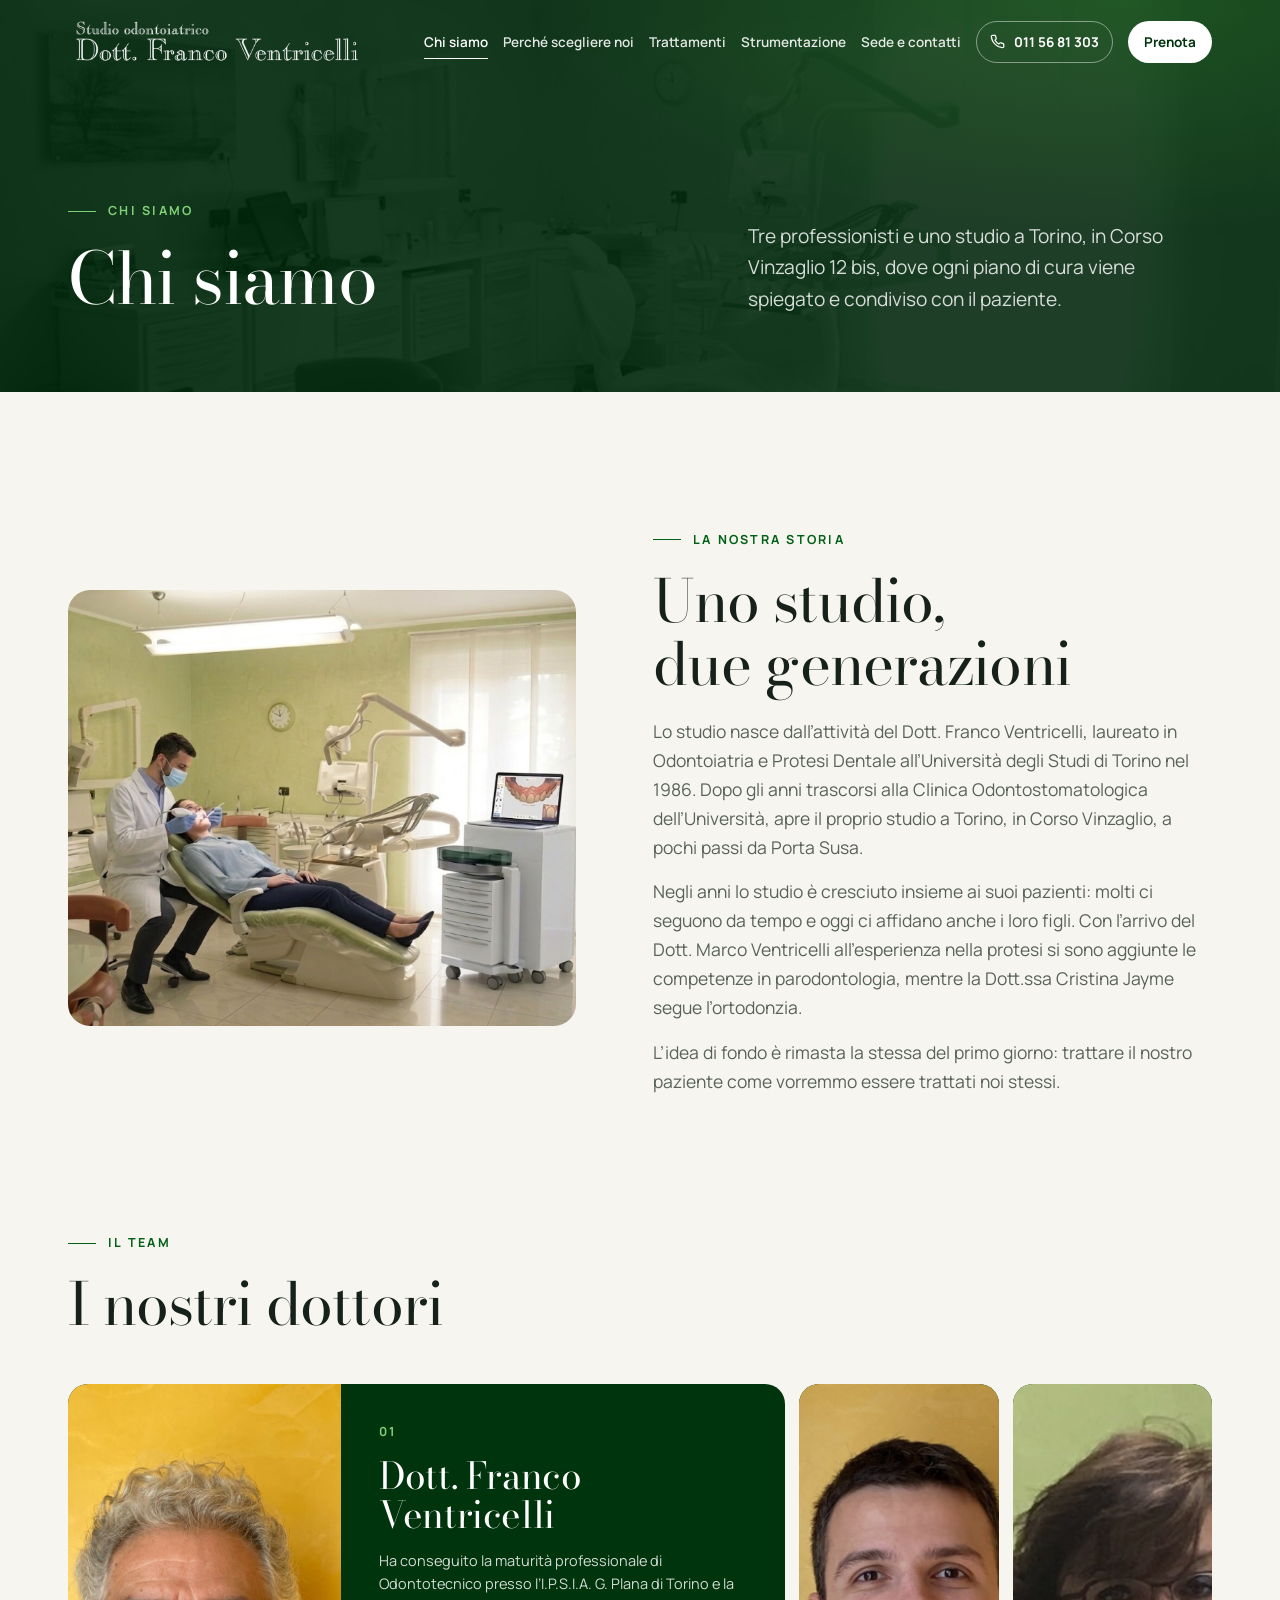
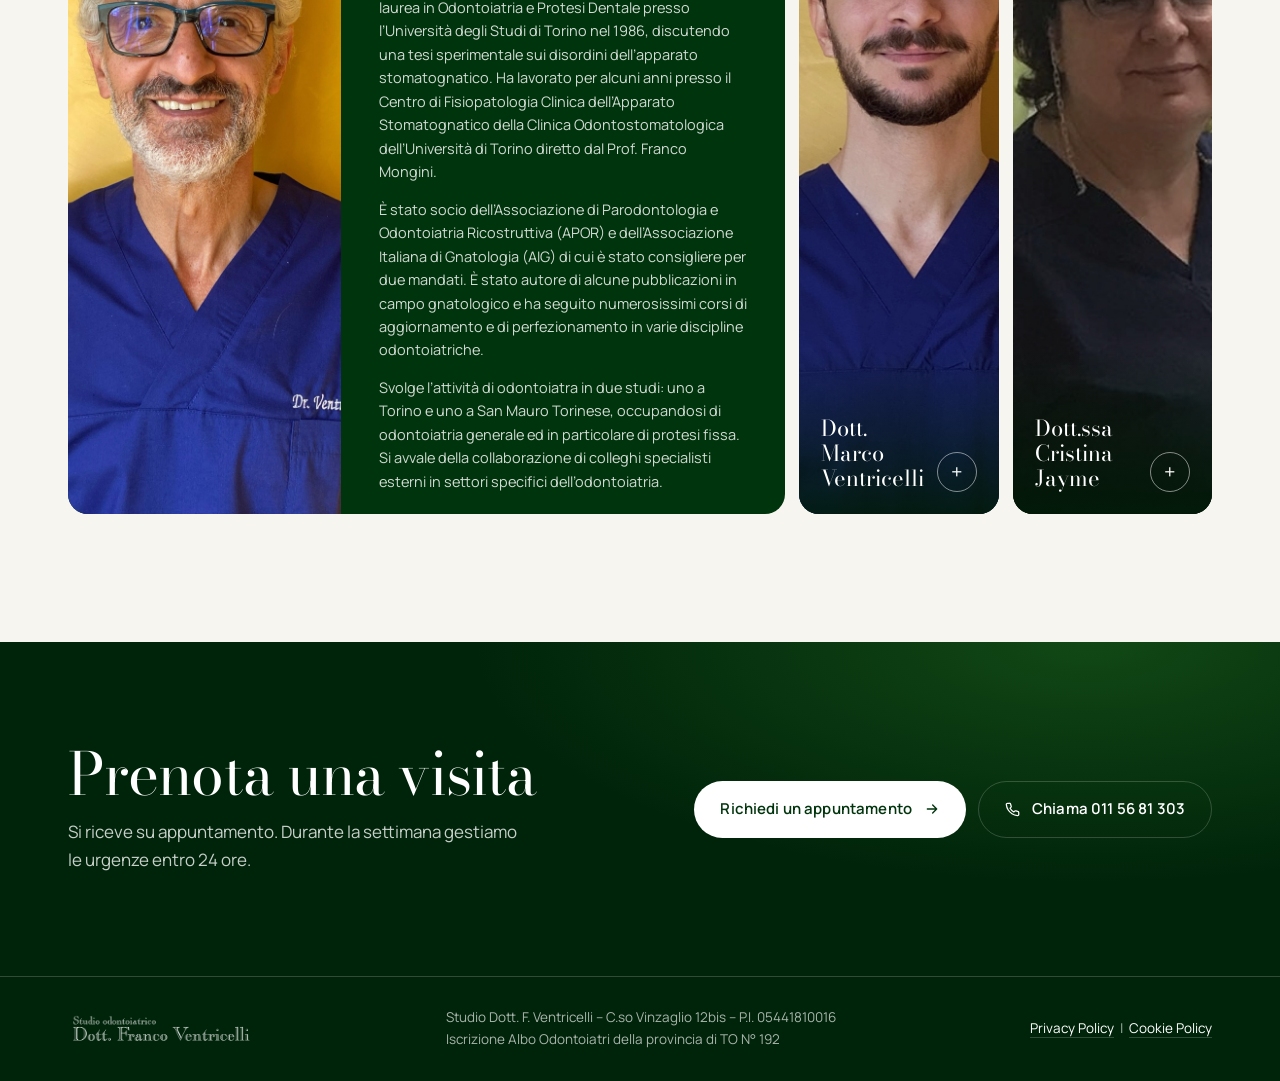
==== commit 6c83cf32: "Trattamenti a linguette con domande frequenti; FAQ tolta dalla home Co-Authored-By: Claude Fable 5.2" ====
--- a/chi-siamo.html
+++ b/chi-siamo.html
@@ -16,7 +16,7 @@
 <link rel="preconnect" href="https://fonts.googleapis.com">
 <link rel="preconnect" href="https://fonts.gstatic.com" crossorigin>
 <link href="https://fonts.googleapis.com/css2?family=Bodoni+Moda:opsz,wght@6..96,400..600&family=Manrope:wght@400;500;600;700&display=swap" rel="stylesheet">
-<link rel="stylesheet" href="style.css?v=4">
+<link rel="stylesheet" href="style.css?v=5">
 </head>
 <body>
 
@@ -123,6 +123,6 @@
 
 <a class="fab" id="fab" href="tel:+390115681303"><svg viewBox="0 0 24 24" fill="none" stroke="currentColor" stroke-width="2" stroke-linecap="round" stroke-linejoin="round"><path d="M22 16.92v3a2 2 0 0 1-2.18 2 19.79 19.79 0 0 1-8.63-3.07 19.5 19.5 0 0 1-6-6 19.79 19.79 0 0 1-3.07-8.67A2 2 0 0 1 4.11 2h3a2 2 0 0 1 2 1.72 12.84 12.84 0 0 0 .7 2.81 2 2 0 0 1-.45 2.11L8.09 9.91a16 16 0 0 0 6 6l1.27-1.27a2 2 0 0 1 2.11-.45 12.84 12.84 0 0 0 2.81.7A2 2 0 0 1 22 16.92z"/></svg>011 56 81 303</a>
 
-<script src="main.js?v=4"></script>
+<script src="main.js?v=5"></script>
 </body>
 </html>
--- a/style.css
+++ b/style.css
@@ -550,3 +550,26 @@
 .burger{flex:none}
 @media (max-width:1240px){.logo img{height:42px}.header.solid .logo img{height:38px}}
 @media (max-width:680px){.logo img{height:34px}.header.solid .logo img{height:30px}}
+
+/* trattamenti: schede a linguette */
+.tx-sec{padding-block:clamp(8px,2vw,24px) clamp(56px,7vw,96px)}
+.tx-tabs{display:flex;flex-wrap:wrap;gap:8px;margin-bottom:20px}
+.tx-tab{flex:none;padding:10px 18px;border-radius:999px;border:1px solid var(--line-light);font-weight:600;font-size:14.5px;color:#fff;white-space:nowrap;transition:background .3s,color .3s,border-color .3s}
+.tx-tab:hover{border-color:rgba(255,255,255,.55)}
+.tx-tab[aria-selected="true"]{background:#fff;color:var(--green-deep);border-color:#fff}
+.tx-panel{display:grid;grid-template-columns:minmax(0,1fr) minmax(0,1.15fr);min-height:440px;background:rgba(255,255,255,.06);border:1px solid var(--line-light);border-radius:22px;overflow:hidden;animation:swap .5s var(--ease)}
+.tx-panel[hidden]{display:none}
+.tx-panel figure{position:relative;min-height:280px;background:var(--green-deep)}
+.tx-panel figure img{position:absolute;inset:0;width:100%;height:100%;object-fit:cover}
+.tx-panel .body{padding:clamp(24px,3.6vw,52px);display:flex;flex-direction:column;justify-content:center;gap:14px}
+.tx-panel .n{font-size:12.5px;font-weight:700;letter-spacing:.14em;color:var(--leaf-bright)}
+.tx-panel h2{font-family:var(--serif);font-weight:400;font-size:clamp(30px,3.4vw,46px);line-height:1.05;letter-spacing:-.015em}
+.tx-panel p{color:rgba(255,255,255,.84);font-size:16.5px;line-height:1.65}
+.tx-foot{display:flex;align-items:center;justify-content:space-between;gap:16px;margin-top:20px}
+.tx-nav{display:flex;gap:8px}
+@media (max-width:1020px){
+  .tx-tabs{flex-wrap:nowrap;overflow-x:auto;scrollbar-width:none;margin-inline:calc(var(--gut)*-1);padding-inline:var(--gut)}
+  .tx-tabs::-webkit-scrollbar{display:none}
+  .tx-panel{display:block;min-height:0}
+  .tx-panel figure{min-height:0;height:clamp(200px,56vw,380px)}
+}
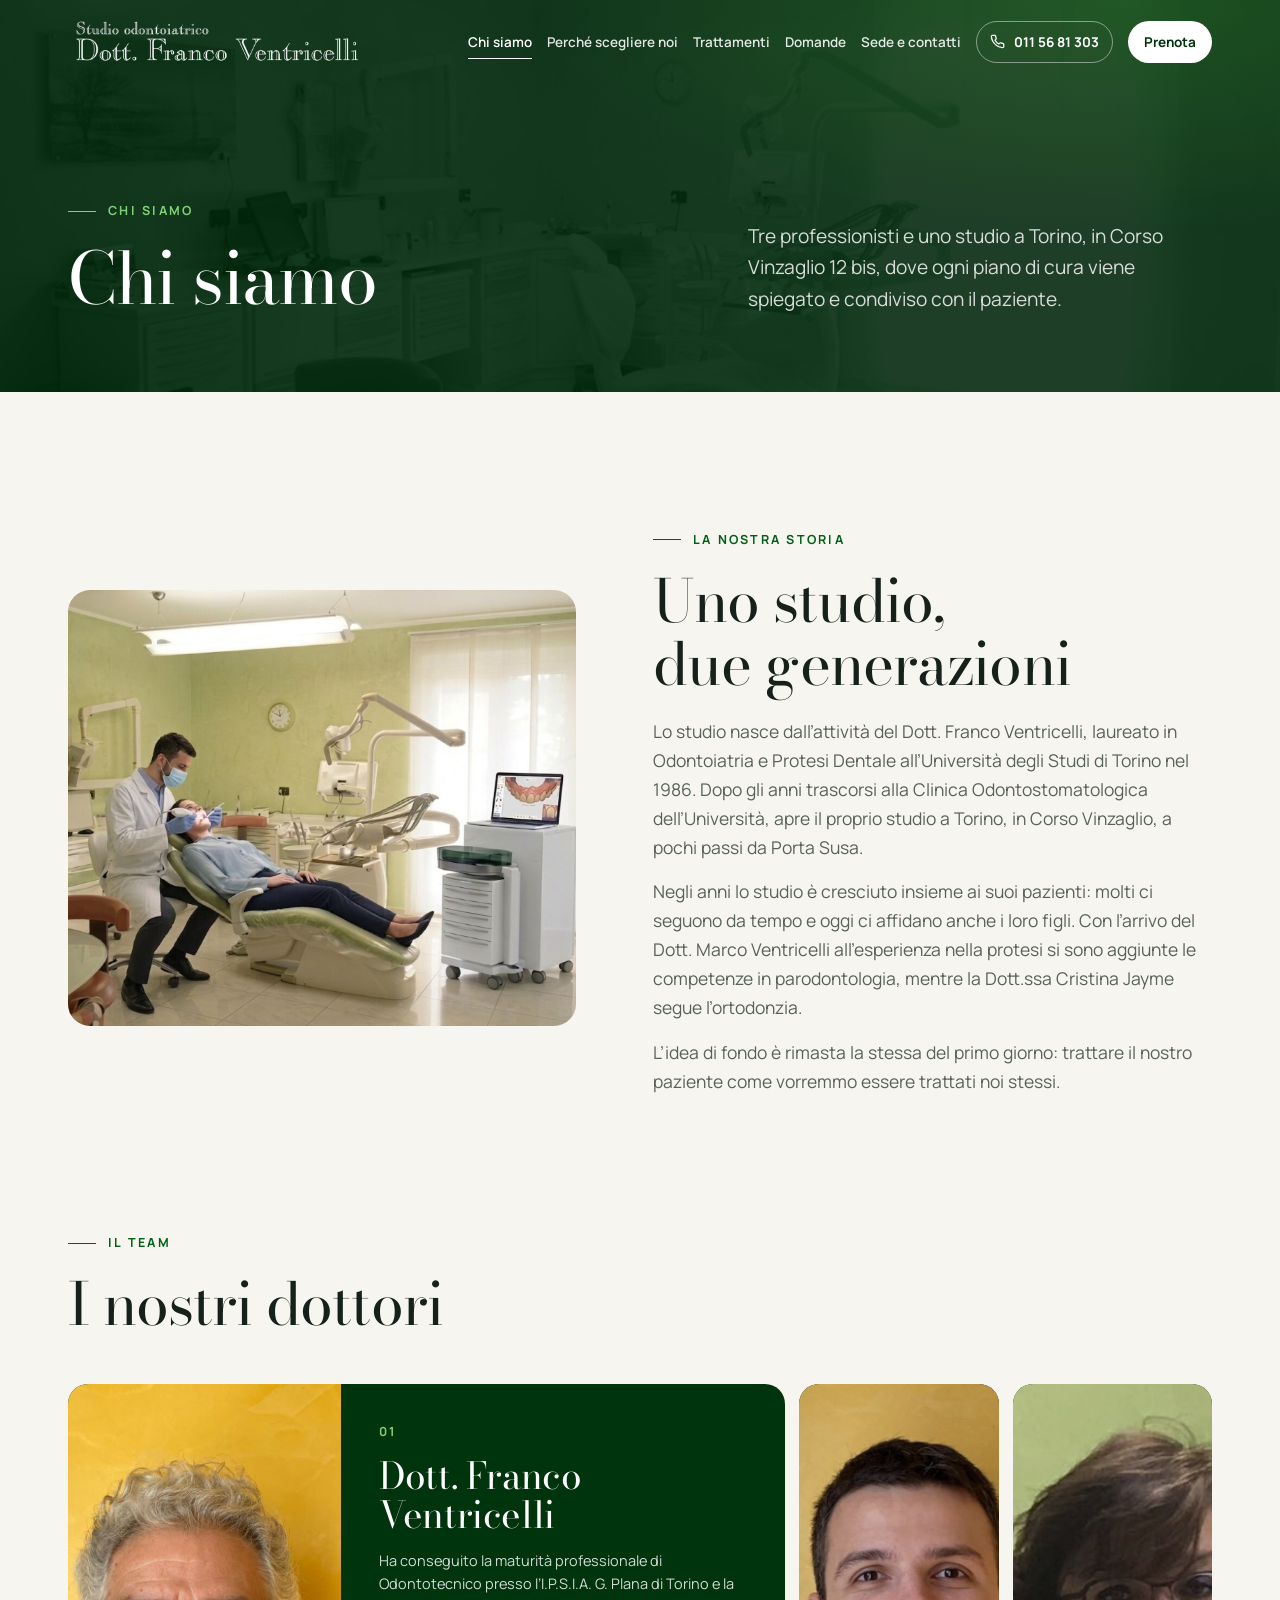
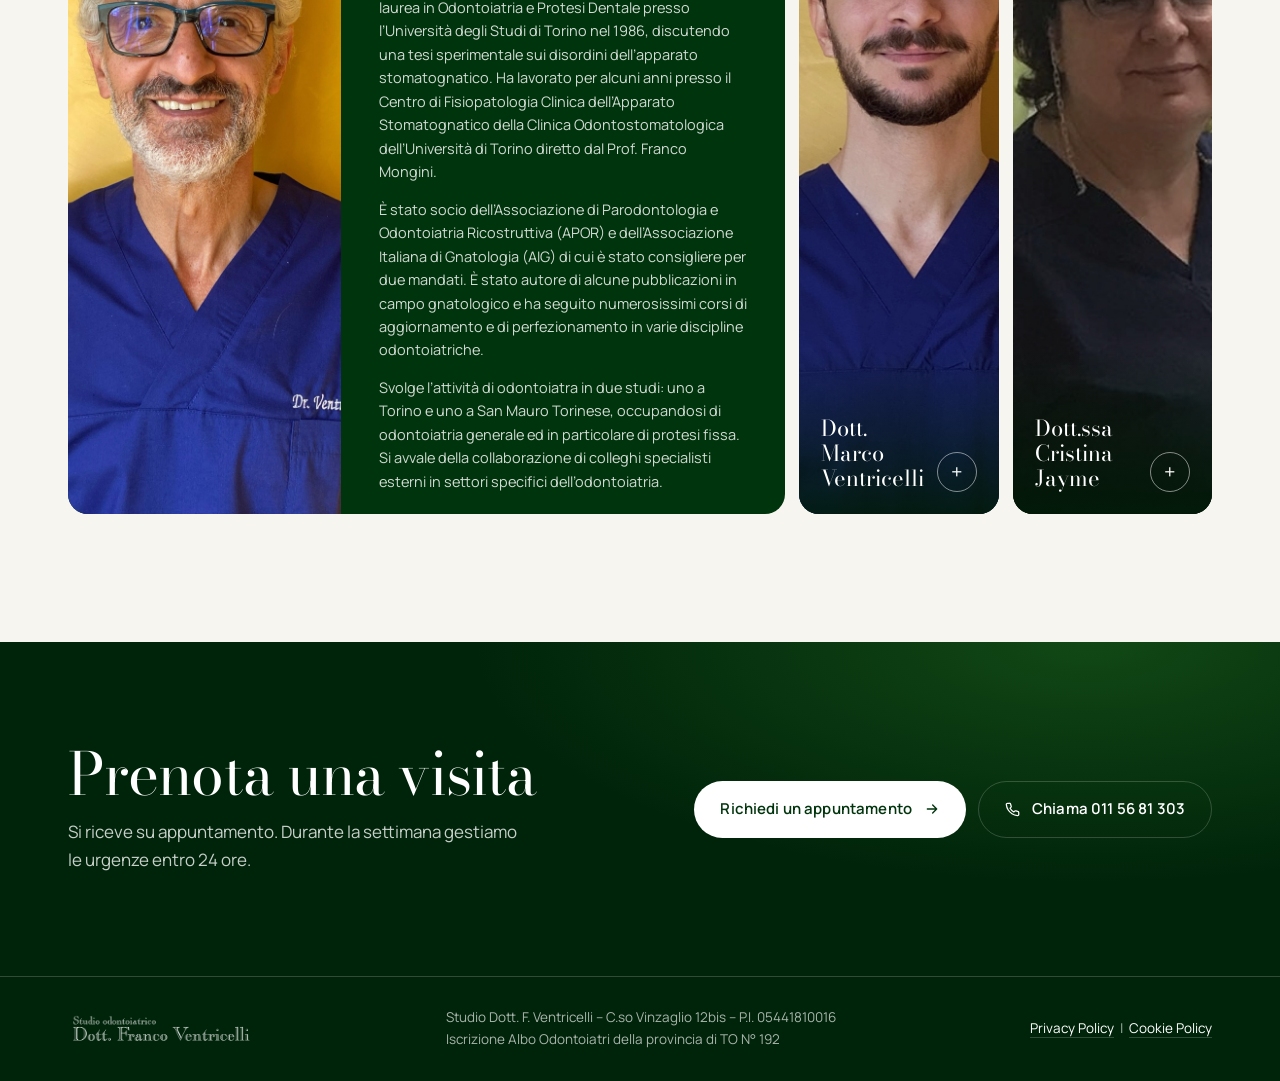
==== commit 9fb41b3c: "Trattamenti e strumentazione in una pagina; nuova pagina Domande nel menu Co-Authored-By: Claude Fab" ====
--- a/chi-siamo.html
+++ b/chi-siamo.html
@@ -16,7 +16,7 @@
 <link rel="preconnect" href="https://fonts.googleapis.com">
 <link rel="preconnect" href="https://fonts.gstatic.com" crossorigin>
 <link href="https://fonts.googleapis.com/css2?family=Bodoni+Moda:opsz,wght@6..96,400..600&family=Manrope:wght@400;500;600;700&display=swap" rel="stylesheet">
-<link rel="stylesheet" href="style.css?v=5">
+<link rel="stylesheet" href="style.css?v=6">
 </head>
 <body>
 
@@ -28,7 +28,7 @@
       <a class="link" href="chi-siamo.html" aria-current="page">Chi siamo</a>
       <a class="link" href="perche-scegliere-noi.html">Perché scegliere noi</a>
       <a class="link" href="trattamenti.html">Trattamenti</a>
-      <a class="link" href="strumentazione.html">Strumentazione</a>
+      <a class="link" href="domande.html">Domande</a>
       <a class="link" href="contatti.html">Sede e contatti</a>
       <a class="call" href="tel:+390115681303"><svg viewBox="0 0 24 24" fill="none" stroke="currentColor" stroke-width="2" stroke-linecap="round" stroke-linejoin="round"><path d="M22 16.92v3a2 2 0 0 1-2.18 2 19.79 19.79 0 0 1-8.63-3.07 19.5 19.5 0 0 1-6-6 19.79 19.79 0 0 1-3.07-8.67A2 2 0 0 1 4.11 2h3a2 2 0 0 1 2 1.72 12.84 12.84 0 0 0 .7 2.81 2 2 0 0 1-.45 2.11L8.09 9.91a16 16 0 0 0 6 6l1.27-1.27a2 2 0 0 1 2.11-.45 12.84 12.84 0 0 0 2.81.7A2 2 0 0 1 22 16.92z"/></svg>011 56 81 303</a>
       <a class="book" href="contatti.html#prenota">Prenota</a>
@@ -123,6 +123,6 @@
 
 <a class="fab" id="fab" href="tel:+390115681303"><svg viewBox="0 0 24 24" fill="none" stroke="currentColor" stroke-width="2" stroke-linecap="round" stroke-linejoin="round"><path d="M22 16.92v3a2 2 0 0 1-2.18 2 19.79 19.79 0 0 1-8.63-3.07 19.5 19.5 0 0 1-6-6 19.79 19.79 0 0 1-3.07-8.67A2 2 0 0 1 4.11 2h3a2 2 0 0 1 2 1.72 12.84 12.84 0 0 0 .7 2.81 2 2 0 0 1-.45 2.11L8.09 9.91a16 16 0 0 0 6 6l1.27-1.27a2 2 0 0 1 2.11-.45 12.84 12.84 0 0 0 2.81.7A2 2 0 0 1 22 16.92z"/></svg>011 56 81 303</a>
 
-<script src="main.js?v=5"></script>
+<script src="main.js?v=6"></script>
 </body>
 </html>
--- a/style.css
+++ b/style.css
@@ -573,3 +573,6 @@
   .tx-panel{display:block;min-height:0}
   .tx-panel figure{min-height:0;height:clamp(200px,56vw,380px)}
 }
+
+/* pagina domande */
+.faq-page{max-width:920px}
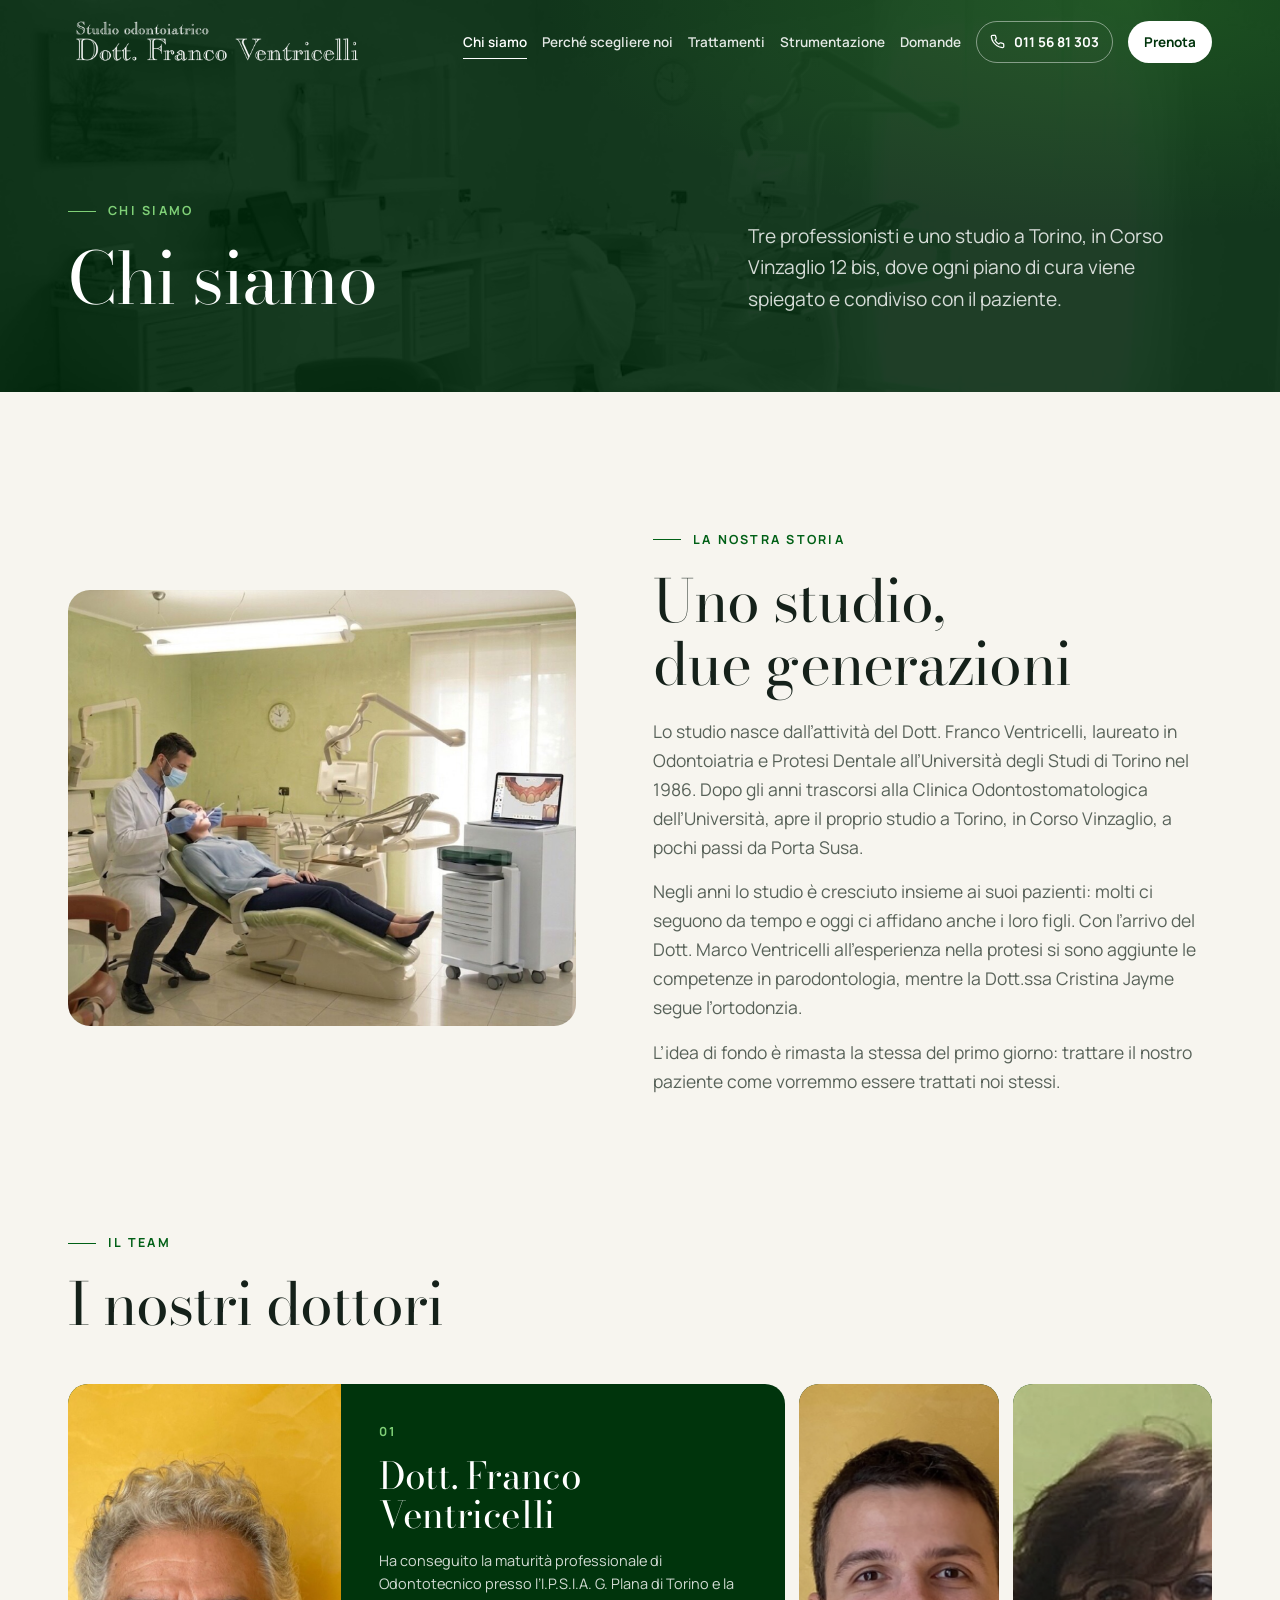
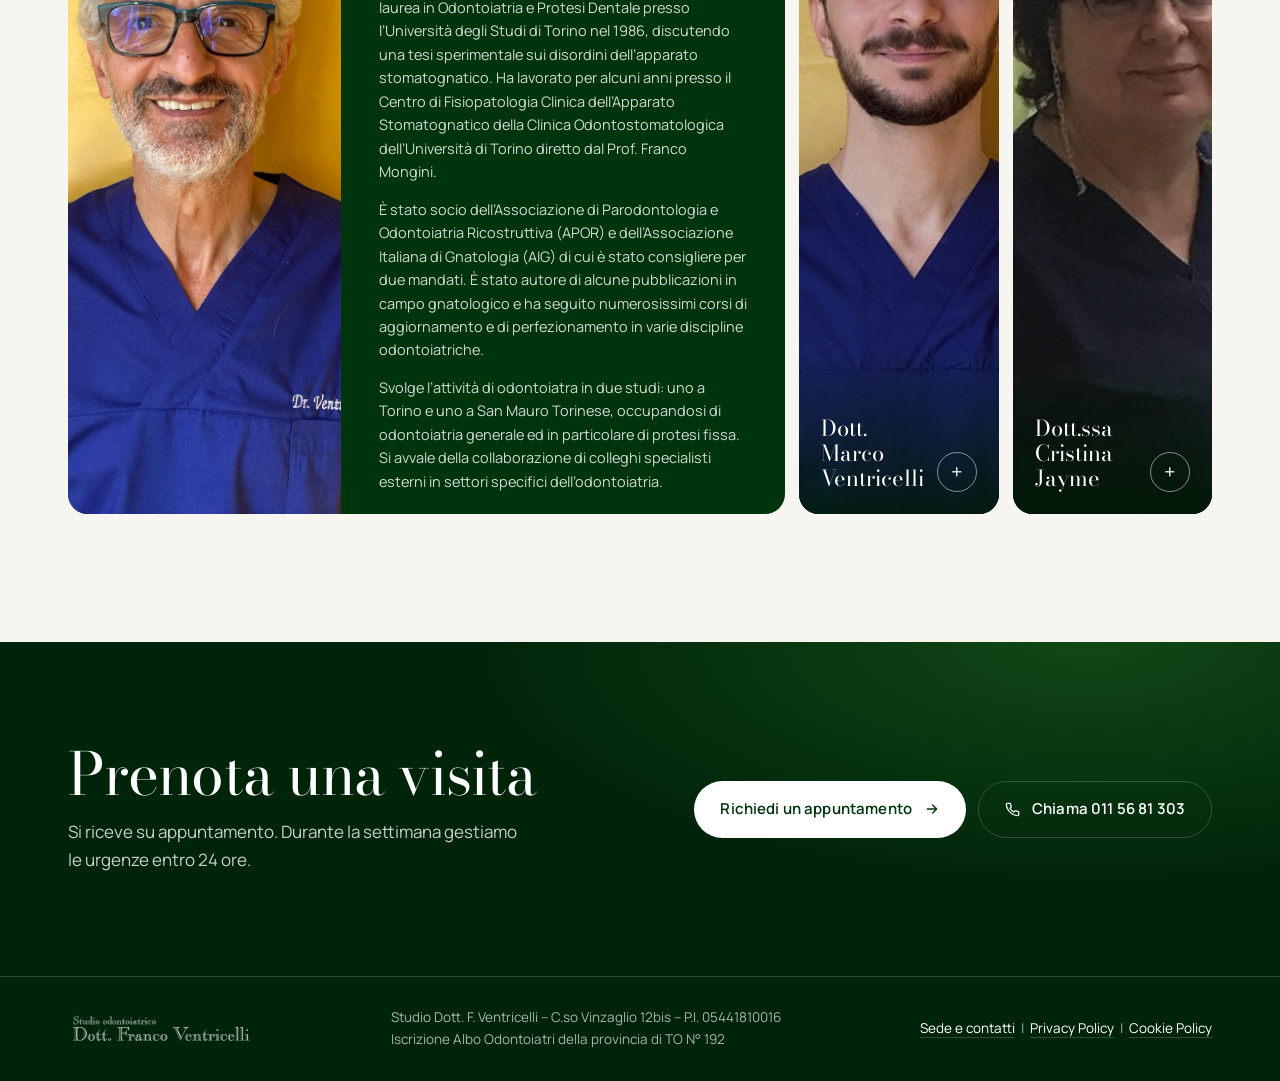
==== commit e43cbe79: "Trattamenti e strumentazione di nuovo separate; menu senza Sede e contatti, con Domande Co-Authored-" ====
--- a/chi-siamo.html
+++ b/chi-siamo.html
@@ -16,7 +16,7 @@
 <link rel="preconnect" href="https://fonts.googleapis.com">
 <link rel="preconnect" href="https://fonts.gstatic.com" crossorigin>
 <link href="https://fonts.googleapis.com/css2?family=Bodoni+Moda:opsz,wght@6..96,400..600&family=Manrope:wght@400;500;600;700&display=swap" rel="stylesheet">
-<link rel="stylesheet" href="style.css?v=6">
+<link rel="stylesheet" href="style.css?v=7">
 </head>
 <body>
 
@@ -28,8 +28,8 @@
       <a class="link" href="chi-siamo.html" aria-current="page">Chi siamo</a>
       <a class="link" href="perche-scegliere-noi.html">Perché scegliere noi</a>
       <a class="link" href="trattamenti.html">Trattamenti</a>
+      <a class="link" href="strumentazione.html">Strumentazione</a>
       <a class="link" href="domande.html">Domande</a>
-      <a class="link" href="contatti.html">Sede e contatti</a>
       <a class="call" href="tel:+390115681303"><svg viewBox="0 0 24 24" fill="none" stroke="currentColor" stroke-width="2" stroke-linecap="round" stroke-linejoin="round"><path d="M22 16.92v3a2 2 0 0 1-2.18 2 19.79 19.79 0 0 1-8.63-3.07 19.5 19.5 0 0 1-6-6 19.79 19.79 0 0 1-3.07-8.67A2 2 0 0 1 4.11 2h3a2 2 0 0 1 2 1.72 12.84 12.84 0 0 0 .7 2.81 2 2 0 0 1-.45 2.11L8.09 9.91a16 16 0 0 0 6 6l1.27-1.27a2 2 0 0 1 2.11-.45 12.84 12.84 0 0 0 2.81.7A2 2 0 0 1 22 16.92z"/></svg>011 56 81 303</a>
       <a class="book" href="contatti.html#prenota">Prenota</a>
     </nav>
@@ -117,12 +117,12 @@
   <div class="wrap">
     <img src="img/logo.png" alt="Studio odontoiatrico Dott. Franco Ventricelli" width="900" height="146">
     <p>Studio Dott. F. Ventricelli – C.so Vinzaglio 12bis – P.I. 05441810016<br>Iscrizione Albo Odontoiatri della provincia di TO N° 192</p>
-    <p><a href="https://www.iubenda.com/privacy-policy/27138516" target="_blank" rel="noopener">Privacy Policy</a> &nbsp;|&nbsp; <a href="https://www.iubenda.com/privacy-policy/27138516/cookie-policy" target="_blank" rel="noopener">Cookie Policy</a></p>
+    <p><a href="contatti.html">Sede e contatti</a> &nbsp;|&nbsp; <a href="https://www.iubenda.com/privacy-policy/27138516" target="_blank" rel="noopener">Privacy Policy</a> &nbsp;|&nbsp; <a href="https://www.iubenda.com/privacy-policy/27138516/cookie-policy" target="_blank" rel="noopener">Cookie Policy</a></p>
   </div>
 </footer>
 
 <a class="fab" id="fab" href="tel:+390115681303"><svg viewBox="0 0 24 24" fill="none" stroke="currentColor" stroke-width="2" stroke-linecap="round" stroke-linejoin="round"><path d="M22 16.92v3a2 2 0 0 1-2.18 2 19.79 19.79 0 0 1-8.63-3.07 19.5 19.5 0 0 1-6-6 19.79 19.79 0 0 1-3.07-8.67A2 2 0 0 1 4.11 2h3a2 2 0 0 1 2 1.72 12.84 12.84 0 0 0 .7 2.81 2 2 0 0 1-.45 2.11L8.09 9.91a16 16 0 0 0 6 6l1.27-1.27a2 2 0 0 1 2.11-.45 12.84 12.84 0 0 0 2.81.7A2 2 0 0 1 22 16.92z"/></svg>011 56 81 303</a>
 
-<script src="main.js?v=6"></script>
+<script src="main.js?v=7"></script>
 </body>
 </html>
--- a/style.css
+++ b/style.css
@@ -576,3 +576,6 @@
 
 /* pagina domande */
 .faq-page{max-width:920px}
+
+/* home: cinque collegamenti */
+@media (min-width:1021px){.go{grid-template-columns:repeat(5,minmax(0,1fr))}.go a{padding:22px}.go b{font-size:21px}}
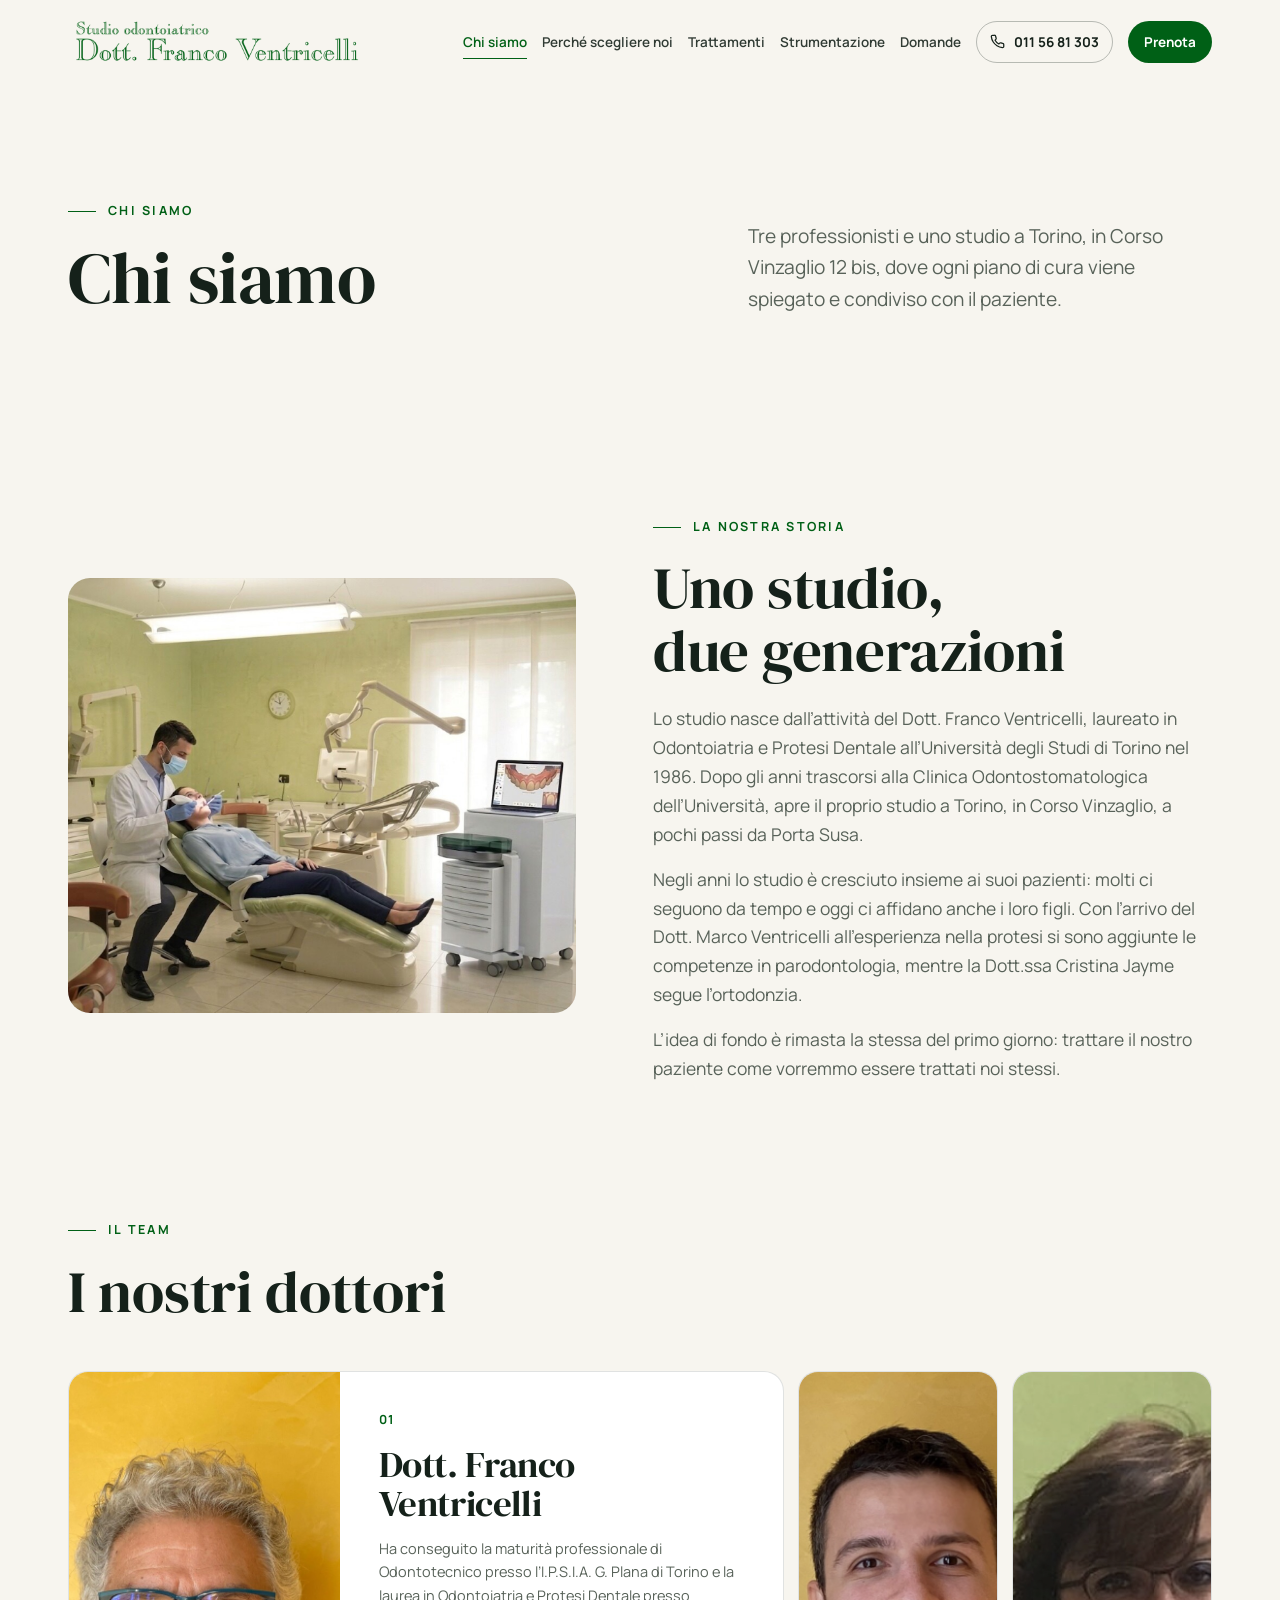
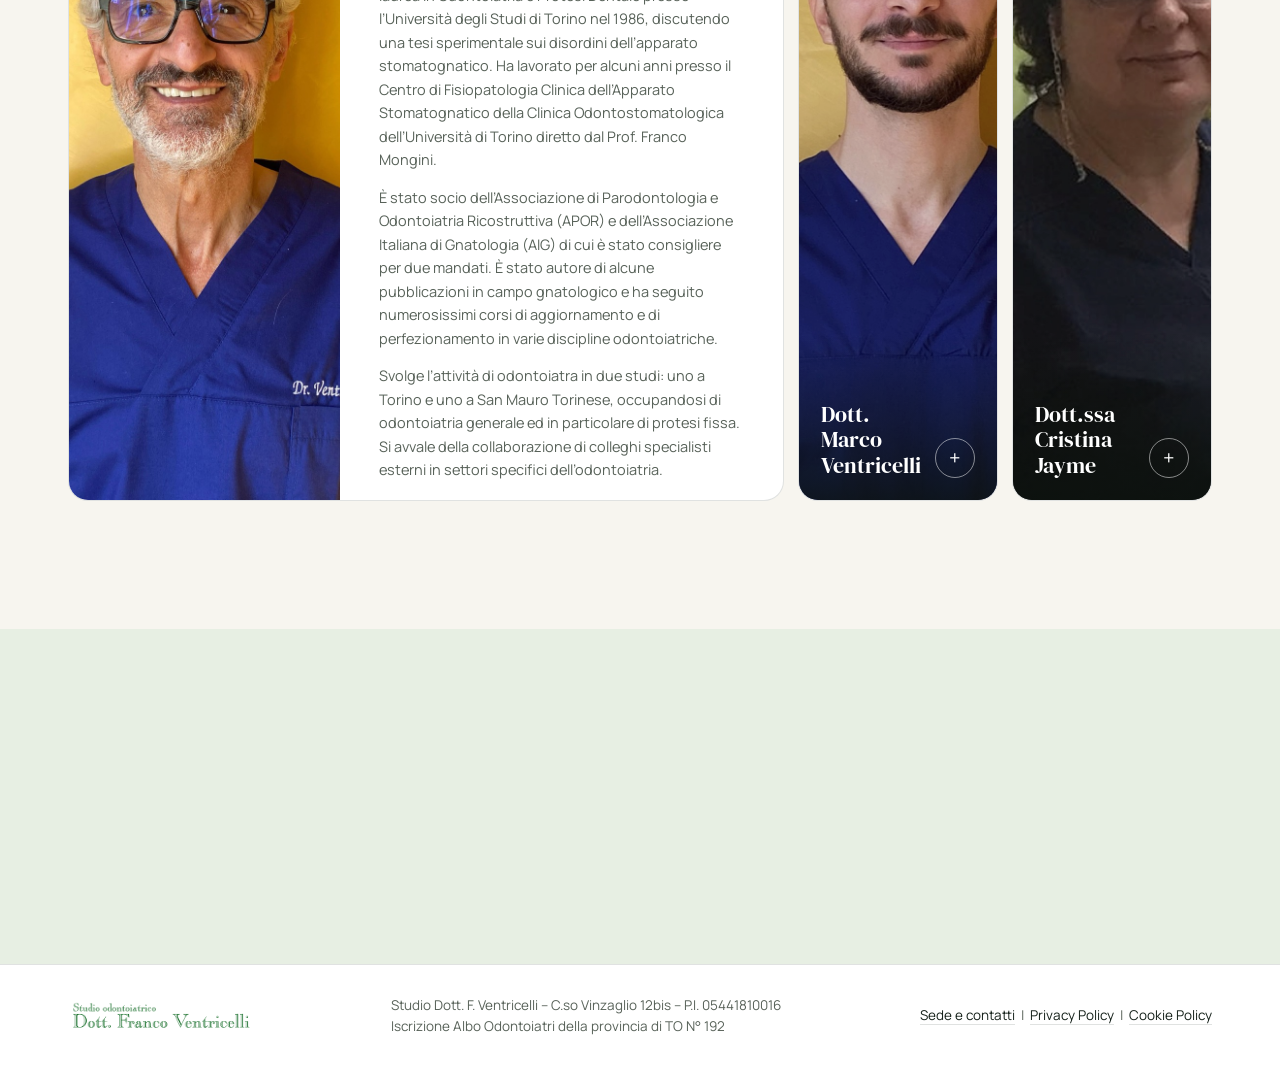
==== commit 4279f8de: "Tema chiaro: verde solo sui pulsanti, titoli in DM Serif Display Co-Authored-By: Claude Fable 5.2 <n" ====
--- a/chi-siamo.html
+++ b/chi-siamo.html
@@ -12,11 +12,11 @@
 <meta property="og:locale" content="it_IT">
 <meta property="og:title" content="Chi siamo: i dottori Ventricelli | Studio odontoiatrico a Torino">
 <meta property="og:description" content="Il Dott. Franco Ventricelli, il Dott. Marco Ventricelli e la Dott.ssa Cristina Jayme: formazione, competenze e storia dello studio odontoiatrico di Corso Vinzaglio a Torino.">
-<meta name="theme-color" content="#00240a">
+<meta name="theme-color" content="#f7f5ef">
 <link rel="preconnect" href="https://fonts.googleapis.com">
 <link rel="preconnect" href="https://fonts.gstatic.com" crossorigin>
-<link href="https://fonts.googleapis.com/css2?family=Bodoni+Moda:opsz,wght@6..96,400..600&family=Manrope:wght@400;500;600;700&display=swap" rel="stylesheet">
-<link rel="stylesheet" href="style.css?v=7">
+<link href="https://fonts.googleapis.com/css2?family=DM+Serif+Display&family=Manrope:wght@400;500;600;700&display=swap" rel="stylesheet">
+<link rel="stylesheet" href="style.css?v=9">
 </head>
 <body>
 
@@ -123,6 +123,6 @@
 
 <a class="fab" id="fab" href="tel:+390115681303"><svg viewBox="0 0 24 24" fill="none" stroke="currentColor" stroke-width="2" stroke-linecap="round" stroke-linejoin="round"><path d="M22 16.92v3a2 2 0 0 1-2.18 2 19.79 19.79 0 0 1-8.63-3.07 19.5 19.5 0 0 1-6-6 19.79 19.79 0 0 1-3.07-8.67A2 2 0 0 1 4.11 2h3a2 2 0 0 1 2 1.72 12.84 12.84 0 0 0 .7 2.81 2 2 0 0 1-.45 2.11L8.09 9.91a16 16 0 0 0 6 6l1.27-1.27a2 2 0 0 1 2.11-.45 12.84 12.84 0 0 0 2.81.7A2 2 0 0 1 22 16.92z"/></svg>011 56 81 303</a>
 
-<script src="main.js?v=7"></script>
+<script src="main.js?v=9"></script>
 </body>
 </html>
--- a/style.css
+++ b/style.css
@@ -11,7 +11,7 @@
   --muted:#586259;
   --line:rgba(21,33,26,.13);
   --line-light:rgba(255,255,255,.18);
-  --serif:"Bodoni Moda",Georgia,"Times New Roman",serif;
+  --serif:"DM Serif Display",Georgia,"Times New Roman",serif;
   --sans:"Manrope",system-ui,-apple-system,"Segoe UI",sans-serif;
   --wrap:1240px;
   --gut:clamp(20px,4vw,48px);
@@ -448,7 +448,7 @@
 }
 
 /* ═════════ v4: sito a più pagine ═════════ */
-/* due soli caratteri: Bodoni Moda per i titoli, Manrope per i testi. Niente corsivi. */
+/* due soli caratteri: DM Serif Display per i titoli, Manrope per i testi. Niente corsivi. */
 em,.h2 em,.hero h1 em,.contact h2 em,.contact h1 em,.quote .w.key,.marquee span,.statement .mark{font-style:normal}
 .hero h1,.quote,.contact h2,.contact h1{font-variation-settings:"opsz" 26}
 .doc .bio .n,.why-list .num,.why-vis .count,.card .n,.sheet .cnt,.tool .n{font-family:var(--sans);font-size:12.5px;font-weight:700;letter-spacing:.14em}
@@ -579,3 +579,120 @@
 
 /* home: cinque collegamenti */
 @media (min-width:1021px){.go{grid-template-columns:repeat(5,minmax(0,1fr))}.go a{padding:22px}.go b{font-size:21px}}
+
+/* ═════════ v9: tema chiaro ═════════ */
+/* Sfondi chiari ovunque: il verde resta solo sui pulsanti d'azione e su piccoli dettagli.
+   Titoli in DM Serif Display (più leggibile), testi in Manrope. */
+body{font-variation-settings:normal}
+.hero h1,.quote,.contact h2,.contact h1{font-variation-settings:normal}
+.h2,.hero h1,.page-hero h1,.contact h1,.contact h2,.quote,.book-band h2{letter-spacing:-.005em}
+.h2 em,.on-dark .h2 em,.hero h1 em,.contact h1 em,.contact h2 em,.quote .w.key{color:inherit}
+.quote .w{opacity:.22}
+
+/* pulsanti: quello principale è sempre verde pieno */
+.btn-light{background:var(--green);color:#fff}
+.btn-light:hover{background:var(--green-deep)}
+.btn-ghost{border:1px solid rgba(21,33,26,.28);color:var(--ink)}
+.btn-ghost:hover{background:transparent;border-color:var(--green);color:var(--green)}
+
+/* header */
+.header{color:var(--ink)}
+.logo img{filter:none}
+.nav .call{border-color:rgba(21,33,26,.28);color:var(--ink)}
+.nav .call:hover{background:transparent;border-color:var(--green);color:var(--green)}
+.nav .book{background:var(--green);color:#fff}
+.nav .book:hover{background:var(--green-deep)}
+.nav a.link[aria-current]{color:var(--green)}
+
+/* hero della home */
+.hero{background:var(--paper);color:var(--ink)}
+.hero::before,.hero::after{display:none}
+.hero .kicker{color:var(--green)}
+.hero .sub{opacity:1;color:var(--muted)}
+.hero-photo{box-shadow:0 34px 70px -40px rgba(21,33,26,.5);background:var(--mint)}
+.hero-photo figcaption{color:#fff}
+.hero-photo figcaption span{color:#fff;opacity:.85}
+.trust{border-top:1px solid var(--line)}
+.trust .wrap>div{border-left-color:var(--line)}
+.trust span{color:var(--muted)}
+.marquee{background:#fff}
+.marquee span{color:var(--ink)}
+.marquee span::after{background:var(--line);opacity:1}
+
+/* intestazione delle pagine interne */
+.page-hero{background:var(--paper);color:var(--ink);padding-bottom:clamp(36px,5vw,64px)}
+.page-hero::before,.page-hero::after{display:none}
+.page-hero .eyebrow{color:var(--green)}
+.page-hero .lead{color:var(--muted)}
+
+/* sezioni che erano scure */
+.on-dark,.act{background:var(--paper);color:var(--ink)}
+.on-dark .eyebrow{color:var(--green)}
+.on-dark .head .lead{color:var(--muted)}
+.on-dark .rbtn{border-color:var(--line)}
+.on-dark .rbtn:hover{background:var(--green);border-color:var(--green);color:#fff}
+.card{color:#fff;background:var(--mint)}
+.card::before{background:linear-gradient(0deg,rgba(12,18,14,.86) 0%,rgba(12,18,14,.08) 52%,rgba(12,18,14,.08) 74%,rgba(12,18,14,.42) 100%)}
+.card .more{color:#fff;opacity:0}
+.card:hover .more,.card:focus-visible .more{opacity:.85}
+.card:hover .plus,.card:focus-visible .plus{color:var(--ink)}
+dialog.sheet::backdrop{background:rgba(12,18,14,.6)}
+.sheet .pic,.why-vis{background:var(--mint)}
+.sheet .cnt,.tool .n,.why-list .num{color:var(--muted)}
+.why{background:#fff}
+.why-vis .count{background:rgba(12,18,14,.55)}
+.statement .mark{color:var(--line)}
+.stars{color:#c99a2e}
+
+/* dottori */
+.doc{background:#fff;color:var(--ink);border:1px solid var(--line)}
+.doc .tag{color:#fff;background:linear-gradient(0deg,rgba(12,18,14,.82),rgba(12,18,14,0))}
+.doc:hover .tag i{color:var(--ink)}
+.doc .bio .n{color:var(--green)}
+.doc .bio p{color:var(--muted)}
+
+/* sede e contatti */
+.contact{background:#fff;color:var(--ink)}
+.contact::before,.contact::after{display:none}
+.contact .sm{color:var(--muted)}
+.c-rows,.c-rows a,.c-rows div.row{border-color:var(--line)}
+.c-rows .k,.reach .k{color:var(--green)}
+.c-rows a:hover{color:var(--green)}
+.form{border:1px solid var(--line);box-shadow:0 34px 70px -50px rgba(21,33,26,.45)}
+.panel-card{background:var(--paper);border-color:var(--line);backdrop-filter:none;-webkit-backdrop-filter:none}
+.reach li,.hours li{border-top-color:var(--line)}
+.reach .ic{background:#fff;color:var(--green);border:1px solid var(--line)}
+.reach p{color:var(--muted)}
+.badges span{background:#fff;color:var(--ink);border:1px solid var(--line)}
+.status{background:#fff;border:1px solid var(--line);color:var(--muted)}
+.status.open{background:#fff;color:var(--green)}
+.status.open::before{background:var(--leaf);box-shadow:0 0 0 0 rgba(54,147,45,.6)}
+@keyframes pulse{to{box-shadow:0 0 0 9px rgba(54,147,45,0)}}
+.hours li span:last-child{color:var(--muted)}
+.hours li.today{background:#fff;box-shadow:inset 0 0 0 1px var(--line)}
+.hours li.today span:last-child{color:var(--ink);font-weight:600}
+.map{background:var(--mint);border-top-color:var(--line)}
+.map img{opacity:1}
+.map .ov{background:linear-gradient(0deg,rgba(247,245,239,.97) 0%,rgba(247,245,239,.9) 38%,rgba(247,245,239,0) 78%)}
+.map .ov .btn-ghost{background:#fff}
+
+/* fascia prenotazione e footer */
+.book-band{background:var(--mint);color:var(--ink)}
+.book-band::after{display:none}
+.book-band p{color:var(--muted)}
+.footer{background:#fff;color:var(--muted);border-top:1px solid var(--line)}
+.footer img{filter:none;opacity:1}
+.footer a{color:var(--ink);border-bottom-color:var(--line)}
+.footer a:hover{border-color:var(--ink)}
+
+/* menu a tutto schermo */
+@media (max-width:1240px){
+  .nav{background:var(--paper);color:var(--ink)}
+  .nav a.link{color:var(--ink)!important}
+  .nav a.link[aria-current]{color:var(--green)!important}
+  .nav .book{background:var(--green)!important;color:#fff!important}
+  .nav .call{color:var(--ink)!important;border-color:rgba(21,33,26,.28)!important}
+  .menu-open .header,.menu-open .header.solid{color:var(--ink)}
+  .menu-open .logo img{filter:none!important}
+}
+@media (max-width:1020px){.card .more{opacity:.85}}
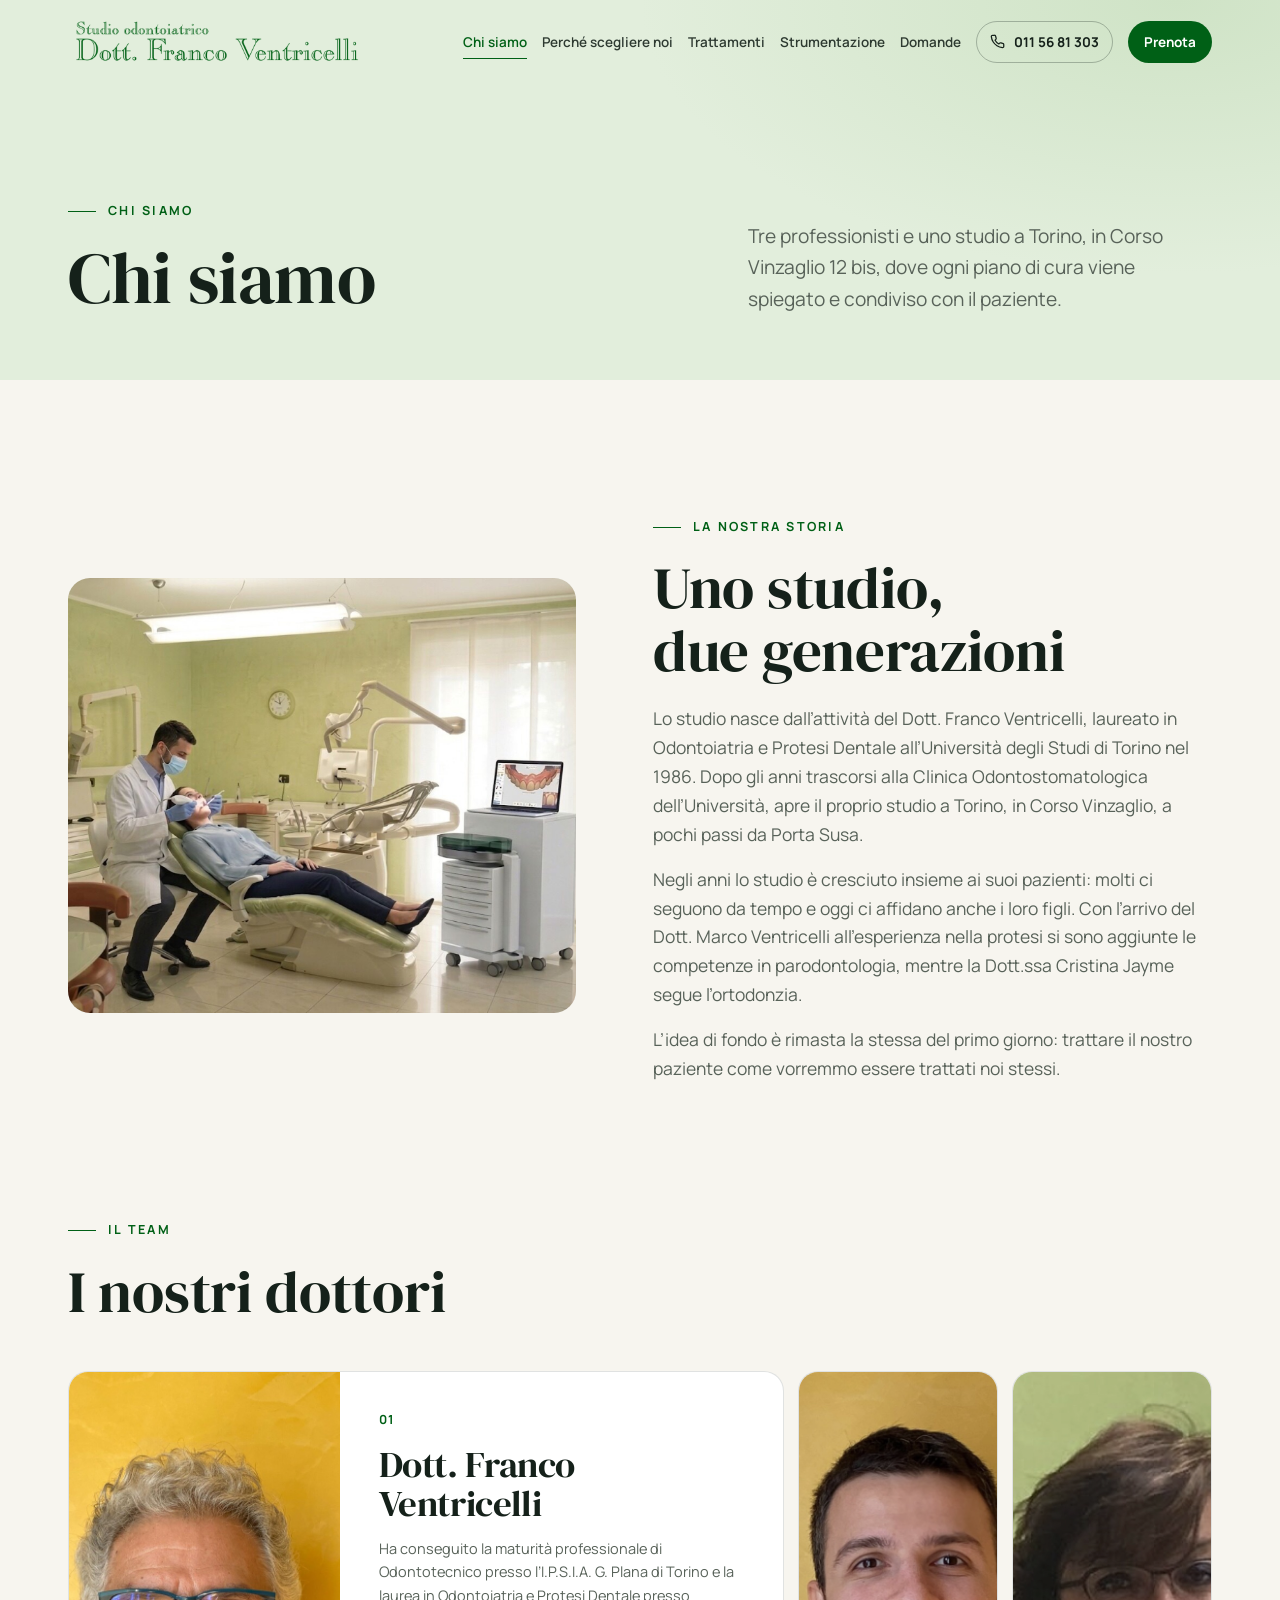
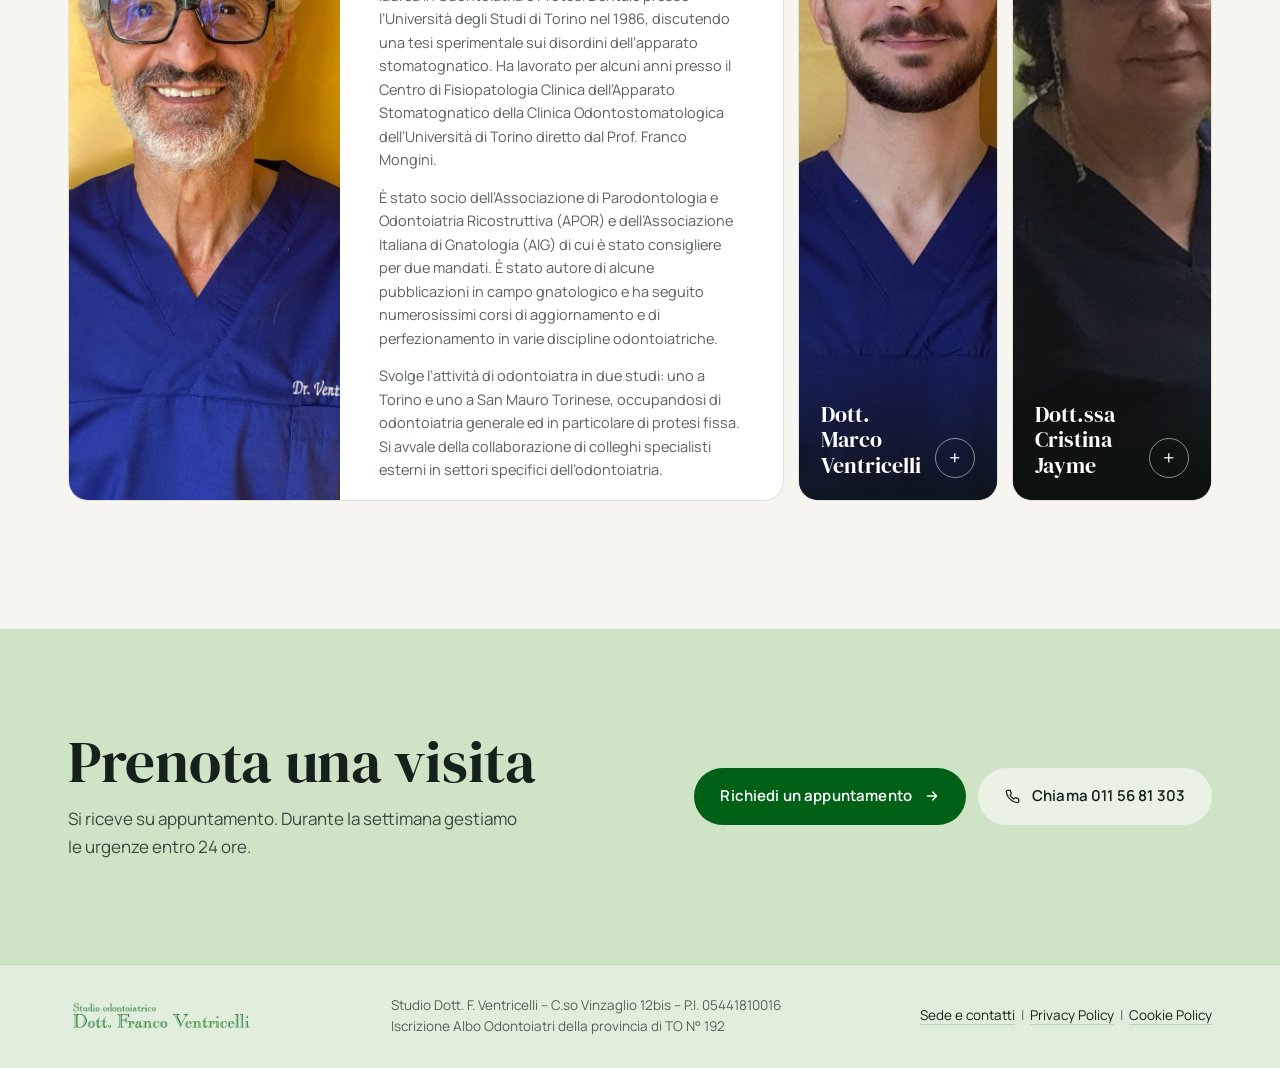
==== commit 3cee7bb4: "Verde chiaro sulle sezioni principali al posto del bianco Co-Authored-By: Claude Fable 5.2 <noreply@" ====
--- a/chi-siamo.html
+++ b/chi-siamo.html
@@ -12,11 +12,11 @@
 <meta property="og:locale" content="it_IT">
 <meta property="og:title" content="Chi siamo: i dottori Ventricelli | Studio odontoiatrico a Torino">
 <meta property="og:description" content="Il Dott. Franco Ventricelli, il Dott. Marco Ventricelli e la Dott.ssa Cristina Jayme: formazione, competenze e storia dello studio odontoiatrico di Corso Vinzaglio a Torino.">
-<meta name="theme-color" content="#f7f5ef">
+<meta name="theme-color" content="#e2eedc">
 <link rel="preconnect" href="https://fonts.googleapis.com">
 <link rel="preconnect" href="https://fonts.gstatic.com" crossorigin>
 <link href="https://fonts.googleapis.com/css2?family=DM+Serif+Display&family=Manrope:wght@400;500;600;700&display=swap" rel="stylesheet">
-<link rel="stylesheet" href="style.css?v=9">
+<link rel="stylesheet" href="style.css?v=10">
 </head>
 <body>
 
@@ -123,6 +123,6 @@
 
 <a class="fab" id="fab" href="tel:+390115681303"><svg viewBox="0 0 24 24" fill="none" stroke="currentColor" stroke-width="2" stroke-linecap="round" stroke-linejoin="round"><path d="M22 16.92v3a2 2 0 0 1-2.18 2 19.79 19.79 0 0 1-8.63-3.07 19.5 19.5 0 0 1-6-6 19.79 19.79 0 0 1-3.07-8.67A2 2 0 0 1 4.11 2h3a2 2 0 0 1 2 1.72 12.84 12.84 0 0 0 .7 2.81 2 2 0 0 1-.45 2.11L8.09 9.91a16 16 0 0 0 6 6l1.27-1.27a2 2 0 0 1 2.11-.45 12.84 12.84 0 0 0 2.81.7A2 2 0 0 1 22 16.92z"/></svg>011 56 81 303</a>
 
-<script src="main.js?v=9"></script>
+<script src="main.js?v=10"></script>
 </body>
 </html>
--- a/style.css
+++ b/style.css
@@ -696,3 +696,32 @@
   .menu-open .logo img{filter:none!important}
 }
 @media (max-width:1020px){.card .more{opacity:.85}}
+
+/* ═════════ v10: verde chiaro ═════════ */
+/* Le sezioni che erano verde scuro tornano verdi, ma in tinta chiara. */
+:root{--sage:#e2eedc;--sage-2:#cfe3c6;--sage-line:rgba(0,96,22,.18)}
+.h2 em,.on-dark .h2 em,.hero h1 em,.contact h1 em,.contact h2 em,.quote .w.key{color:var(--green)}
+.hero{background:radial-gradient(80% 90% at 88% 10%,var(--sage-2),transparent 62%),var(--sage)}
+.page-hero{background:radial-gradient(70% 120% at 92% 0%,var(--sage-2),transparent 60%),var(--sage)}
+.trust{border-top-color:var(--sage-line)}
+.trust .wrap>div{border-left-color:var(--leaf)}
+.marquee span::after{background:var(--leaf)}
+.statement .mark{color:var(--leaf)}
+.contact{background:radial-gradient(80% 60% at 90% 0%,var(--sage-2),transparent 60%),var(--sage)}
+.c-rows,.c-rows a,.c-rows div.row{border-color:var(--sage-line)}
+.form{background:#fff;border-color:transparent}
+.field input,.field select,.field textarea,.chips span{background:var(--paper)}
+.chips input:checked+span{background:var(--green)}
+.panel-card{background:rgba(255,255,255,.72);border-color:transparent}
+.reach .ic,.badges span,.status,.hours li.today{background:var(--sage)}
+.reach .ic,.badges span,.status{border-color:transparent}
+.hours li.today{box-shadow:none}
+.book-band{background:var(--sage-2)}
+.book-band p{color:#3c4a3f}
+.book-band .btn-ghost,.hero .btn-ghost{background:rgba(255,255,255,.55);border-color:transparent}
+.book-band .btn-ghost:hover,.hero .btn-ghost:hover{background:#fff;color:var(--green)}
+.footer{background:var(--sage);border-top-color:var(--sage-line)}
+.footer a{border-bottom-color:var(--sage-line)}
+.header.solid{background:rgba(247,245,239,.92)}
+@media (max-width:1240px){.nav{background:var(--sage)}}
+.page-hero + .act{padding-top:clamp(36px,5vw,64px)}
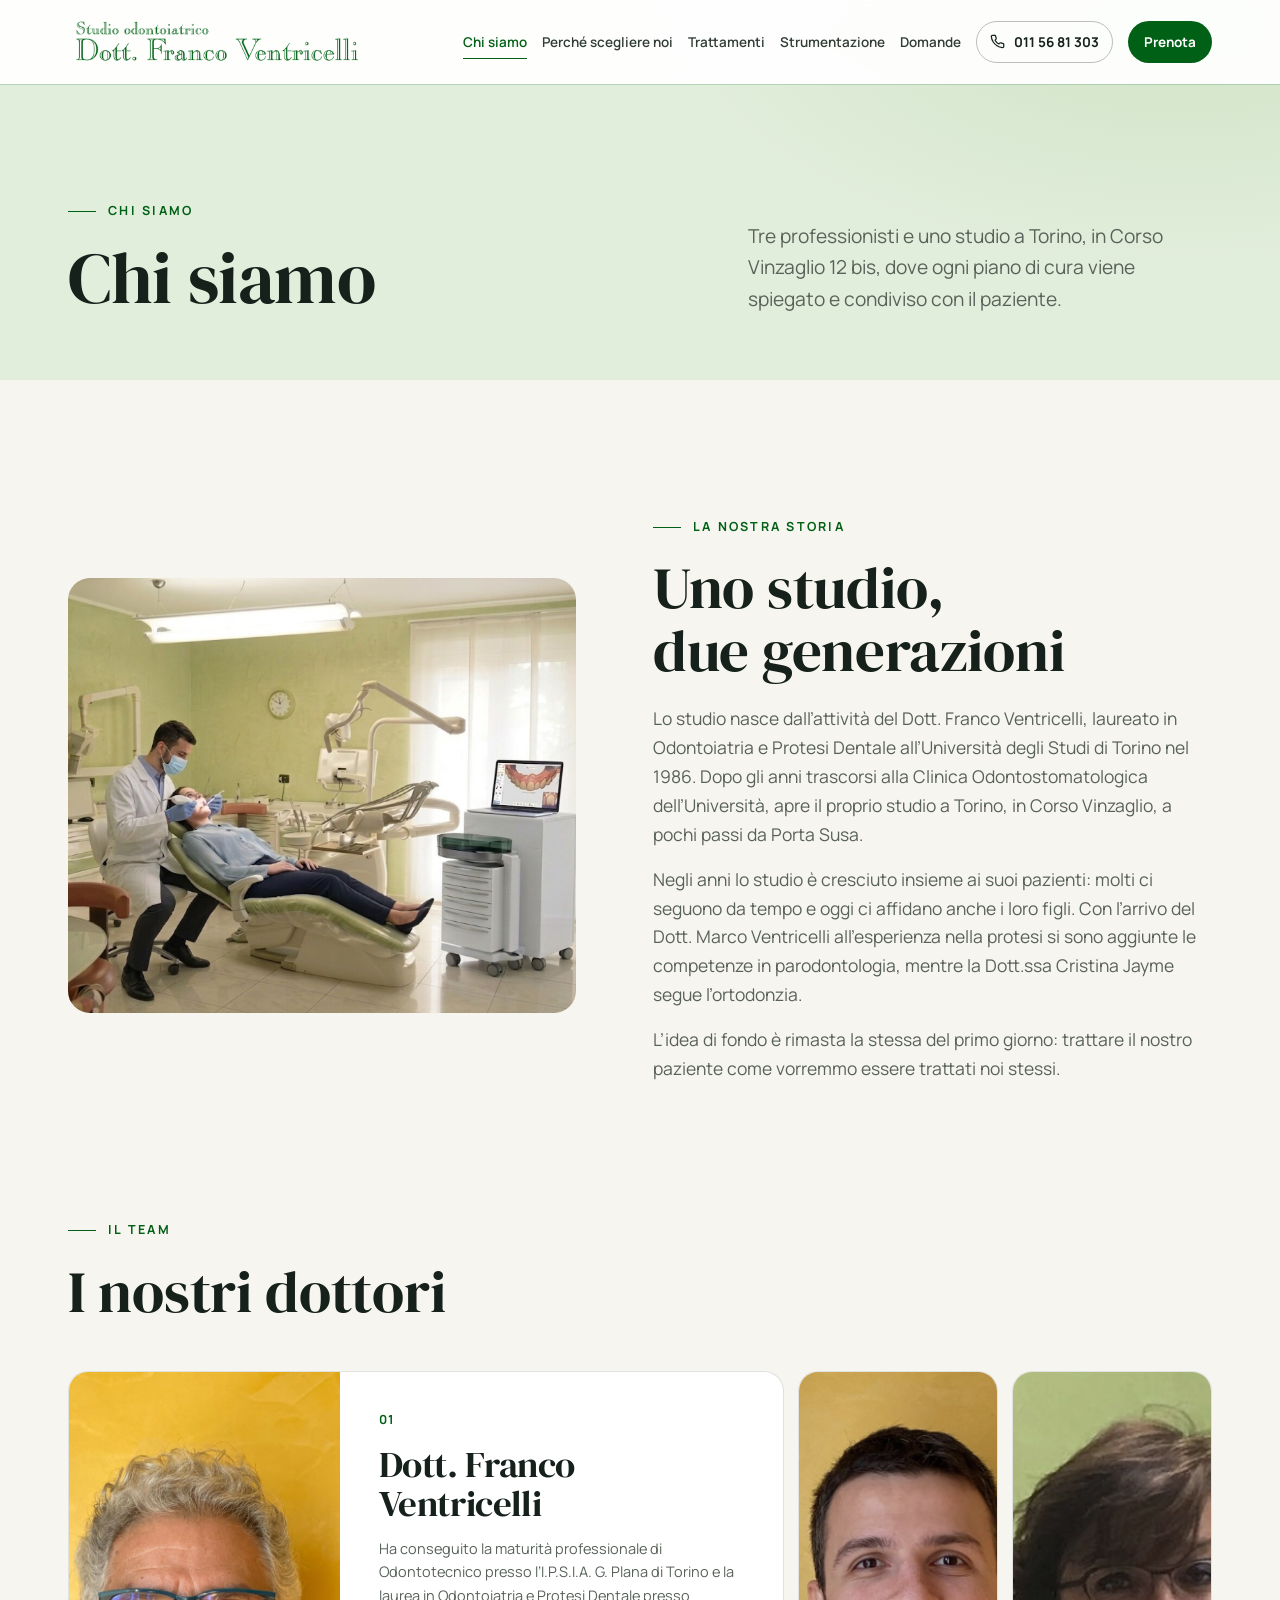
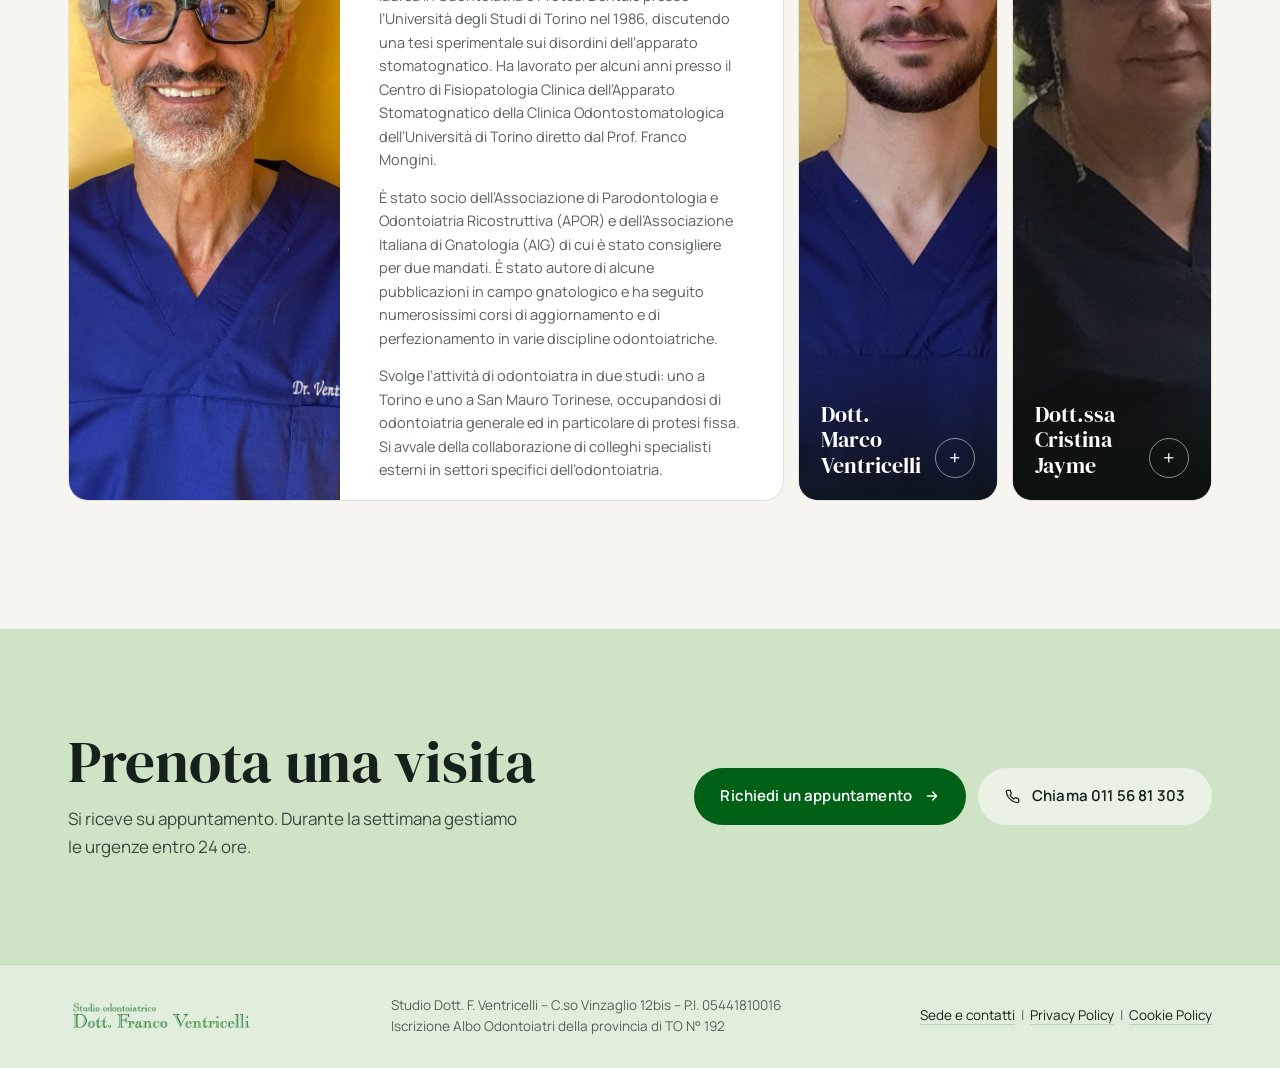
==== commit 9665b45f: "Header e fascia Dal 1986 su fondo bianco, staccati dall'hero Co-Authored-By: Claude Fable 5.2 <norep" ====
--- a/chi-siamo.html
+++ b/chi-siamo.html
@@ -12,11 +12,11 @@
 <meta property="og:locale" content="it_IT">
 <meta property="og:title" content="Chi siamo: i dottori Ventricelli | Studio odontoiatrico a Torino">
 <meta property="og:description" content="Il Dott. Franco Ventricelli, il Dott. Marco Ventricelli e la Dott.ssa Cristina Jayme: formazione, competenze e storia dello studio odontoiatrico di Corso Vinzaglio a Torino.">
-<meta name="theme-color" content="#e2eedc">
+<meta name="theme-color" content="#ffffff">
 <link rel="preconnect" href="https://fonts.googleapis.com">
 <link rel="preconnect" href="https://fonts.gstatic.com" crossorigin>
 <link href="https://fonts.googleapis.com/css2?family=DM+Serif+Display&family=Manrope:wght@400;500;600;700&display=swap" rel="stylesheet">
-<link rel="stylesheet" href="style.css?v=10">
+<link rel="stylesheet" href="style.css?v=11">
 </head>
 <body>
 
@@ -123,6 +123,6 @@
 
 <a class="fab" id="fab" href="tel:+390115681303"><svg viewBox="0 0 24 24" fill="none" stroke="currentColor" stroke-width="2" stroke-linecap="round" stroke-linejoin="round"><path d="M22 16.92v3a2 2 0 0 1-2.18 2 19.79 19.79 0 0 1-8.63-3.07 19.5 19.5 0 0 1-6-6 19.79 19.79 0 0 1-3.07-8.67A2 2 0 0 1 4.11 2h3a2 2 0 0 1 2 1.72 12.84 12.84 0 0 0 .7 2.81 2 2 0 0 1-.45 2.11L8.09 9.91a16 16 0 0 0 6 6l1.27-1.27a2 2 0 0 1 2.11-.45 12.84 12.84 0 0 0 2.81.7A2 2 0 0 1 22 16.92z"/></svg>011 56 81 303</a>
 
-<script src="main.js?v=10"></script>
+<script src="main.js?v=11"></script>
 </body>
 </html>
--- a/style.css
+++ b/style.css
@@ -725,3 +725,11 @@
 .header.solid{background:rgba(247,245,239,.92)}
 @media (max-width:1240px){.nav{background:var(--sage)}}
 .page-hero + .act{padding-top:clamp(36px,5vw,64px)}
+
+/* v11: header e fascia "Dal 1986" staccati dal blocco centrale dell'hero */
+.header{background:rgba(255,255,255,.94);backdrop-filter:blur(14px) saturate(1.3);-webkit-backdrop-filter:blur(14px) saturate(1.3);box-shadow:0 1px 0 var(--sage-line)}
+.header.solid{background:rgba(255,255,255,.94);box-shadow:0 1px 0 var(--line),0 12px 30px -24px rgba(21,33,26,.35)}
+.trust{background:#fff;border-top:1px solid var(--sage-line);border-bottom:1px solid var(--line)}
+.trust .wrap{padding-block:30px}
+.hero-main{padding-top:132px;padding-bottom:56px}
+@media (max-width:1020px){.hero-main{padding-top:104px;padding-bottom:40px}}
